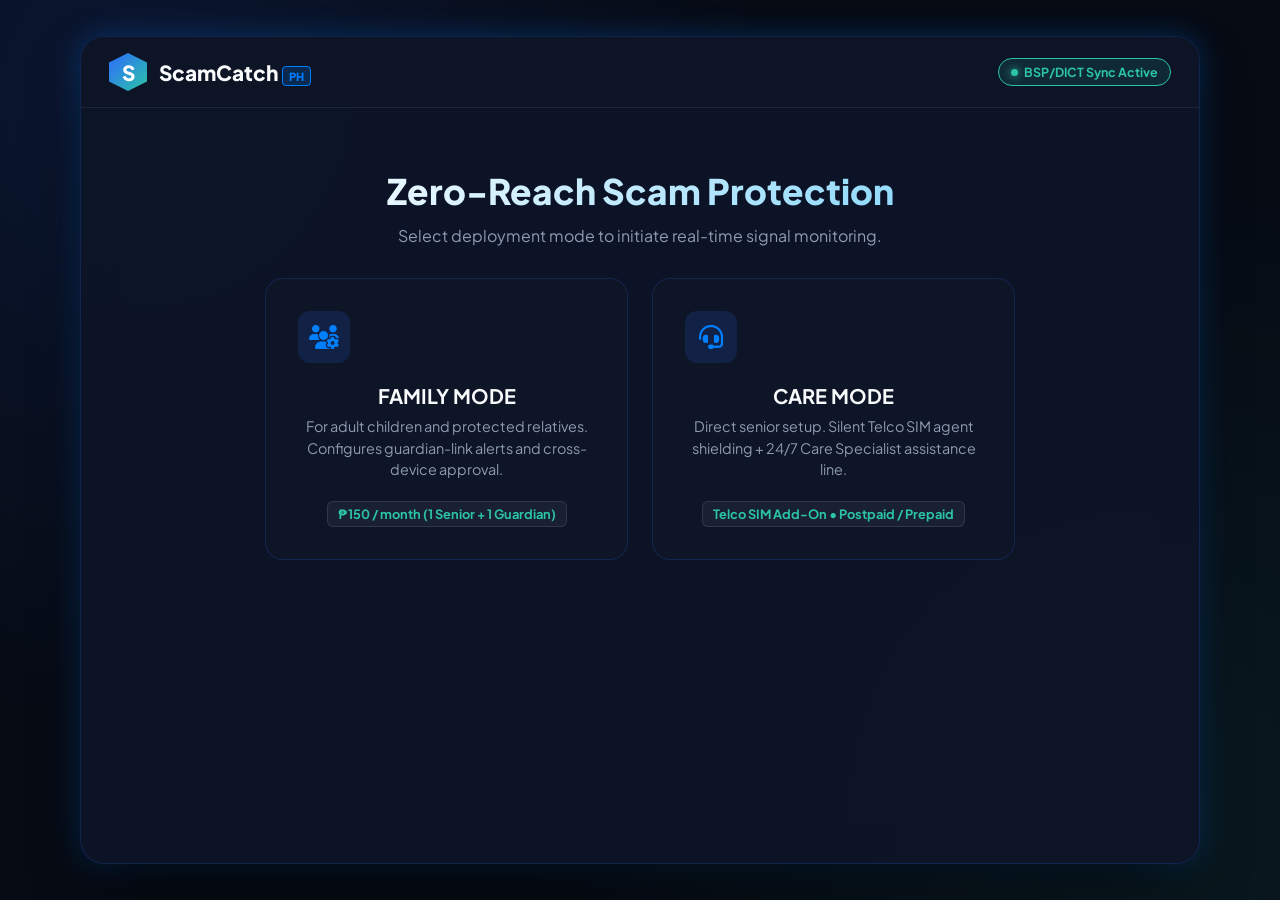
==== index.html @ 28f03b92 "Add files via upload" ====
<!DOCTYPE html>
<html lang="en">
<head>
  <meta charset="UTF-8">
  <meta name="viewport" content="width=device-width, initial-scale=1.0">
  <title>ScamCatch — Zero-Reach Scam Firewall</title>
  <!-- Google Fonts & FontAwesome Icons -->
  <link href="https://fonts.googleapis.com/css2?family=Plus+Jakarta+Sans:wght@300;400;500;600;700;800&family=JetBrains+Mono:wght@500;700&display=swap" rel="stylesheet">
  <link rel="stylesheet" href="https://cdnjs.cloudflare.com/ajax/libs/font-awesome/6.4.0/css/all.min.css">

  <style>
    :root {
      --bg-dark: #060b14;
      --bg-card: #0d1527;
      --bg-card-border: rgba(47, 107, 255, 0.18);
      --accent-blue: #2f6bff;
      --accent-cyan: #2bc4a4;
      --accent-electric: #007fff;
      --accent-glow: rgba(0, 127, 255, 0.3);
      --text-main: #f8fafc;
      --text-muted: #8e9bb0;
      --danger-red: #f0525a;
      --warning-amber: #f5b83d;
      --radius-lg: 18px;
      --radius-md: 12px;
      --transition-smooth: all 0.25s cubic-bezier(0.4, 0, 0.2, 1);
    }

    * {
      box-sizing: border-box;
      margin: 0;
      padding: 0;
      font-family: 'Plus Jakarta Sans', -apple-system, sans-serif;
      -webkit-tap-highlight-color: transparent;
    }

    body {
      background-color: var(--bg-dark);
      background-image: 
        radial-gradient(circle at 10% 10%, rgba(47, 107, 255, 0.12) 0%, transparent 45%),
        radial-gradient(circle at 90% 90%, rgba(43, 196, 164, 0.08) 0%, transparent 45%);
      color: var(--text-main);
      min-height: 100vh;
      display: flex;
      justify-content: center;
      align-items: center;
      padding: 1rem;
    }

    .app-container {
      width: 100%;
      max-width: 1120px;
      height: 92vh;
      background: rgba(13, 21, 39, 0.95);
      backdrop-filter: blur(20px);
      border: 1px solid var(--bg-card-border);
      border-radius: 24px;
      box-shadow: 0 25px 60px -15px rgba(0, 0, 0, 0.8), 0 0 30px var(--accent-glow);
      display: flex;
      flex-direction: column;
      overflow: hidden;
      position: relative;
    }

    /* HEADER */
    .app-header {
      padding: 1rem 1.75rem;
      border-bottom: 1px solid rgba(255, 255, 255, 0.08);
      display: flex;
      justify-content: space-between;
      align-items: center;
      background: rgba(13, 21, 39, 0.8);
      z-index: 10;
    }

    .brand-logo {
      display: flex;
      align-items: center;
      gap: 12px;
      font-weight: 800;
      font-size: 1.3rem;
    }

    .brand-logo .badge-ph {
      background: rgba(0, 127, 255, 0.2);
      color: var(--accent-electric);
      font-size: 0.7rem;
      padding: 2px 6px;
      border-radius: 4px;
      border: 1px solid var(--accent-electric);
    }

    .shield-icon-badge {
      width: 38px;
      height: 38px;
      background: linear-gradient(135deg, var(--accent-blue), var(--accent-cyan));
      clip-path: polygon(50% 0%, 100% 25%, 100% 75%, 50% 100%, 0% 75%, 0% 25%);
      display: flex;
      align-items: center;
      justify-content: center;
      color: #fff;
      font-weight: 800;
    }

    .sync-status-tag {
      padding: 5px 12px;
      background: rgba(43, 196, 164, 0.12);
      border: 1px solid var(--accent-cyan);
      color: var(--accent-cyan);
      border-radius: 20px;
      font-size: 0.78rem;
      font-weight: 700;
      display: flex;
      align-items: center;
      gap: 6px;
    }

    .sync-status-tag .dot {
      width: 7px;
      height: 7px;
      background-color: var(--accent-cyan);
      border-radius: 50%;
      box-shadow: 0 0 8px var(--accent-cyan);
    }

    /* VIEWPORT */
    .screens-viewport {
      flex: 1;
      overflow-y: auto;
      padding: 1.75rem;
      position: relative;
    }

    .screen {
      display: none;
      animation: fadeIn 0.3s ease-out forwards;
    }

    .screen.active {
      display: block;
    }

    @keyframes fadeIn {
      from { opacity: 0; transform: translateY(8px); }
      to { opacity: 1; transform: translateY(0); }
    }

    /* MODE SELECT */
    .mode-hero {
      text-align: center;
      max-width: 750px;
      margin: 2rem auto;
    }

    .mode-hero h1 {
      font-size: 2.2rem;
      font-weight: 800;
      margin-bottom: 0.75rem;
      background: linear-gradient(135deg, #ffffff 0%, #7dd3fc 100%);
      -webkit-background-clip: text;
      -webkit-text-fill-color: transparent;
    }

    .mode-grid {
      display: grid;
      grid-template-columns: repeat(auto-fit, minmax(320px, 1fr));
      gap: 1.5rem;
      margin-top: 2rem;
    }

    .mode-card {
      background: var(--bg-card);
      border: 1px solid var(--bg-card-border);
      border-radius: var(--radius-lg);
      padding: 2rem;
      cursor: pointer;
      transition: var(--transition-smooth);
      position: relative;
    }

    .mode-card:hover {
      border-color: var(--accent-electric);
      transform: translateY(-4px);
      box-shadow: 0 12px 30px var(--accent-glow);
    }

    .mode-card-icon {
      width: 52px;
      height: 52px;
      border-radius: 12px;
      background: rgba(47, 107, 255, 0.15);
      color: var(--accent-electric);
      display: flex;
      align-items: center;
      justify-content: center;
      font-size: 1.5rem;
      margin-bottom: 1.25rem;
    }

    .mode-card h3 {
      font-size: 1.25rem;
      font-weight: 700;
      margin-bottom: 0.5rem;
    }

    .mode-card p {
      color: var(--text-muted);
      font-size: 0.9rem;
      line-height: 1.5;
      margin-bottom: 1.25rem;
    }

    .price-pill {
      display: inline-block;
      padding: 4px 10px;
      background: rgba(255, 255, 255, 0.05);
      border: 1px solid rgba(255, 255, 255, 0.1);
      border-radius: 6px;
      font-size: 0.8rem;
      font-weight: 700;
      color: var(--accent-cyan);
    }

    /* FORM & ONBOARDING */
    .form-box {
      max-width: 700px;
      margin: 1rem auto;
      background: var(--bg-card);
      border: 1px solid var(--bg-card-border);
      border-radius: var(--radius-lg);
      padding: 2rem;
    }

    .role-selection-box {
      display: flex;
      gap: 1rem;
      background: rgba(6, 11, 20, 0.6);
      padding: 0.75rem;
      border-radius: var(--radius-md);
      border: 1px solid rgba(255, 255, 255, 0.08);
      margin-top: 1rem;
    }

    .role-option {
      flex: 1;
      display: flex;
      align-items: center;
      gap: 8px;
      cursor: pointer;
      font-size: 0.88rem;
      font-weight: 700;
      color: var(--text-muted);
    }

    .role-option input { accent-color: var(--accent-electric); }

    .form-grid {
      display: grid;
      grid-template-columns: repeat(2, 1fr);
      gap: 1.25rem;
      margin-top: 1.25rem;
    }

    .form-group {
      display: flex;
      flex-direction: column;
      gap: 0.5rem;
    }

    .form-group.full { grid-column: span 2; }
    .form-group.tri { grid-column: span 1; }

    .form-group label {
      font-size: 0.85rem;
      font-weight: 600;
      color: #cbd5e1;
    }

    .form-input {
      background: rgba(6, 11, 20, 0.8);
      border: 1px solid rgba(255, 255, 255, 0.12);
      padding: 0.8rem 1rem;
      border-radius: var(--radius-md);
      color: #fff;
      font-size: 0.92rem;
      outline: none;
      transition: var(--transition-smooth);
    }

    .form-input:focus {
      border-color: var(--accent-electric);
      box-shadow: 0 0 0 3px var(--accent-glow);
    }

    .agreements-wrapper {
      background: rgba(6, 11, 20, 0.6);
      border: 1px solid rgba(255, 255, 255, 0.08);
      border-radius: var(--radius-md);
      padding: 1.25rem;
      margin-top: 1.25rem;
      display: flex;
      flex-direction: column;
      gap: 1rem;
    }

    .check-row {
      display: flex;
      gap: 12px;
      align-items: flex-start;
      cursor: pointer;
    }

    .check-row input {
      margin-top: 3px;
      accent-color: var(--accent-electric);
    }

    .check-row span {
      font-size: 0.85rem;
      color: var(--text-muted);
      line-height: 1.4;
    }

    .btn-submit {
      width: 100%;
      background: linear-gradient(135deg, var(--accent-blue), var(--accent-electric));
      color: #fff;
      border: none;
      padding: 0.9rem;
      border-radius: var(--radius-md);
      font-weight: 700;
      font-size: 0.95rem;
      cursor: pointer;
      margin-top: 1.5rem;
      transition: var(--transition-smooth);
    }

    .btn-submit:disabled {
      background: #1e293b;
      color: #64748b;
      cursor: not-allowed;
    }

    /* DASHBOARD */
    .dashboard-grid {
      display: grid;
      grid-template-columns: 1fr 340px;
      gap: 1.5rem;
    }

    .plan-active-banner {
      background: rgba(13, 21, 39, 0.8);
      border: 1px solid var(--bg-card-border);
      border-radius: var(--radius-md);
      padding: 1rem 1.25rem;
      display: flex;
      justify-content: space-between;
      align-items: center;
      margin-bottom: 1.25rem;
    }

    .plan-badge {
      background: rgba(43, 196, 164, 0.15);
      border: 1px solid var(--accent-cyan);
      color: var(--accent-cyan);
      font-weight: 800;
      font-size: 0.75rem;
      padding: 4px 10px;
      border-radius: 20px;
    }

    .firewall-hero-card {
      background: linear-gradient(180deg, rgba(13, 21, 39, 0.9) 0%, rgba(6, 11, 20, 0.9) 100%);
      border: 1px solid var(--bg-card-border);
      border-radius: var(--radius-lg);
      padding: 1.75rem;
      text-align: center;
      position: relative;
      margin-bottom: 1.25rem;
    }

    .firewall-center-shield {
      width: 80px;
      height: 80px;
      margin: 0 auto 1rem auto;
      background: rgba(43, 196, 164, 0.1);
      border: 2px solid var(--accent-cyan);
      border-radius: 50%;
      display: flex;
      align-items: center;
      justify-content: center;
      color: var(--accent-cyan);
      font-size: 2.2rem;
      box-shadow: 0 0 25px rgba(43, 196, 164, 0.25);
    }

    .status-toggle-pill {
      display: inline-flex;
      align-items: center;
      gap: 8px;
      background: rgba(43, 196, 164, 0.15);
      border: 1px solid var(--accent-cyan);
      padding: 6px 16px;
      border-radius: 20px;
      color: var(--accent-cyan);
      font-size: 0.85rem;
      font-weight: 700;
      margin-bottom: 1rem;
    }

    .metrics-row {
      display: grid;
      grid-template-columns: repeat(3, 1fr);
      gap: 1rem;
      margin-top: 1.25rem;
    }

    .metric-box {
      background: rgba(6, 11, 20, 0.6);
      border: 1px solid rgba(255, 255, 255, 0.08);
      border-radius: var(--radius-md);
      padding: 0.85rem;
    }

    .metric-val {
      font-size: 1.5rem;
      font-weight: 800;
      font-family: 'JetBrains Mono', monospace;
    }

    .metric-val.red { color: var(--danger-red); }
    .metric-val.amber { color: var(--warning-amber); }
    .metric-val.green { color: var(--accent-cyan); }

    .metric-lbl {
      font-size: 0.75rem;
      color: var(--text-muted);
      margin-top: 2px;
    }

    .simulator-card {
      background: var(--bg-card);
      border: 1px solid var(--bg-card-border);
      border-radius: var(--radius-lg);
      padding: 1.25rem;
      margin-bottom: 1.25rem;
    }

    .sim-buttons-grid {
      display: grid;
      grid-template-columns: repeat(3, 1fr);
      gap: 0.85rem;
      margin-top: 0.85rem;
    }

    .btn-sim {
      background: rgba(6, 11, 20, 0.7);
      border: 1px solid rgba(255, 255, 255, 0.1);
      color: var(--text-main);
      padding: 0.85rem 0.5rem;
      border-radius: var(--radius-md);
      font-size: 0.82rem;
      font-weight: 700;
      cursor: pointer;
      display: flex;
      flex-direction: column;
      align-items: center;
      gap: 8px;
      transition: var(--transition-smooth);
    }

    .btn-sim:hover {
      border-color: var(--accent-electric);
      background: rgba(47, 107, 255, 0.15);
    }

    .feed-card {
      background: var(--bg-card);
      border: 1px solid var(--bg-card-border);
      border-radius: var(--radius-lg);
      padding: 1.25rem;
    }

    .feed-card-header {
      display: flex;
      justify-content: space-between;
      align-items: center;
      margin-bottom: 1rem;
    }

    .interception-item {
      background: rgba(6, 11, 20, 0.7);
      border: 1px solid rgba(255, 255, 255, 0.08);
      border-radius: var(--radius-md);
      padding: 1rem;
      margin-bottom: 1rem;
      display: flex;
      flex-direction: column;
      gap: 0.6rem;
    }

    .interception-top {
      display: flex;
      justify-content: space-between;
      align-items: center;
    }

    .badge-tag {
      font-size: 0.7rem;
      font-weight: 800;
      padding: 3px 8px;
      border-radius: 4px;
      text-transform: uppercase;
      letter-spacing: 0.5px;
    }

    .badge-tag.high-risk { background: rgba(240, 82, 90, 0.2); color: var(--danger-red); border: 1px solid var(--danger-red); }
    .badge-tag.uncertain { background: rgba(245, 184, 61, 0.2); color: var(--warning-amber); border: 1px solid var(--warning-amber); }
    .badge-tag.action-needed { background: rgba(245, 184, 61, 0.3); color: #fff; border: 1px solid var(--warning-amber); }

    .interception-msg {
      background: rgba(0, 0, 0, 0.3);
      padding: 0.75rem;
      border-radius: 8px;
      font-size: 0.88rem;
      color: #e2e8f0;
      border-left: 3px solid var(--accent-electric);
    }

    .ai-reason-text {
      font-size: 0.78rem;
      color: var(--text-muted);
    }

    .ai-reason-text span { color: var(--accent-cyan); font-weight: 600; }

    .guardian-prompt-actions {
      display: flex;
      gap: 0.6rem;
      margin-top: 0.5rem;
    }

    .btn-action-prompt {
      flex: 1;
      padding: 0.65rem;
      border-radius: 8px;
      font-size: 0.82rem;
      font-weight: 800;
      border: none;
      cursor: pointer;
      text-transform: uppercase;
      letter-spacing: 0.5px;
      transition: var(--transition-smooth);
    }

    .btn-action-prompt.allow { background: #2bc4a4; color: #060b14; }
    .btn-action-prompt.block { background: #f0525a; color: #fff; }
    .btn-action-prompt.reverify { background: #2f6bff; color: #fff; }

    /* AUTO-BLOCK GUARDIAN TOGGLE SWITCH */
    .autoblock-toggle-box {
      background: rgba(6, 11, 20, 0.6);
      border: 1px solid var(--bg-card-border);
      border-radius: var(--radius-md);
      padding: 1rem 1.25rem;
      display: flex;
      justify-content: space-between;
      align-items: center;
      margin-bottom: 1.25rem;
    }

    .switch-container {
      position: relative;
      display: inline-block;
      width: 50px;
      height: 26px;
    }

    .switch-container input {
      opacity: 0;
      width: 0;
      height: 0;
    }

    .slider-toggle {
      position: absolute;
      cursor: pointer;
      top: 0; left: 0; right: 0; bottom: 0;
      background-color: #334155;
      transition: .3s;
      border-radius: 34px;
    }

    .slider-toggle:before {
      position: absolute;
      content: "";
      height: 18px;
      width: 18px;
      left: 4px;
      bottom: 4px;
      background-color: white;
      transition: .3s;
      border-radius: 50%;
    }

    input:checked + .slider-toggle {
      background-color: var(--accent-cyan);
    }

    input:checked + .slider-toggle:before {
      transform: translateX(24px);
    }

    /* SILENT REASSURANCE SHIELD VIEW */
    .care-reassurance-box {
      background: linear-gradient(135deg, rgba(43, 196, 164, 0.12), rgba(47, 107, 255, 0.12));
      border: 1px solid var(--accent-cyan);
      border-radius: var(--radius-lg);
      padding: 2rem;
      text-align: center;
      display: flex;
      flex-direction: column;
      align-items: center;
      gap: 1rem;
    }

    .care-agent-badge {
      width: 70px;
      height: 70px;
      border-radius: 50%;
      background: linear-gradient(135deg, var(--accent-blue), var(--accent-cyan));
      display: flex;
      align-items: center;
      justify-content: center;
      font-size: 2rem;
      color: #fff;
      box-shadow: 0 0 20px var(--accent-glow);
    }

    /* HEATMAP COMPONENT */
    .heatmap-grid {
      display: grid;
      grid-template-columns: repeat(auto-fit, minmax(220px, 1fr));
      gap: 1rem;
      margin-top: 1rem;
    }

    .city-heatmap-card {
      background: rgba(6, 11, 20, 0.7);
      border: 1px solid rgba(255, 255, 255, 0.08);
      border-radius: var(--radius-md);
      padding: 1rem;
      position: relative;
    }

    .city-heatmap-card .risk-dot {
      width: 10px;
      height: 10px;
      border-radius: 50%;
      display: inline-block;
      margin-right: 6px;
    }

    .city-heatmap-card .risk-dot.high { background: var(--danger-red); box-shadow: 0 0 8px var(--danger-red); }
    .city-heatmap-card .risk-dot.med { background: var(--warning-amber); box-shadow: 0 0 8px var(--warning-amber); }

    /* PREVALENT SCAMS SECTION */
    .prevalent-scam-item {
      background: rgba(6, 11, 20, 0.6);
      border-left: 4px solid var(--accent-electric);
      border-radius: 8px;
      padding: 1rem;
      margin-bottom: 0.85rem;
    }

    .prevalent-scam-item h5 {
      font-size: 0.95rem;
      color: var(--accent-cyan);
      margin-bottom: 0.3rem;
    }

    .prevalent-scam-item p {
      font-size: 0.82rem;
      color: var(--text-muted);
      line-height: 1.4;
    }

    /* TRACKER TAB */
    .filter-pills-row {
      display: flex;
      gap: 0.6rem;
      overflow-x: auto;
      padding-bottom: 0.5rem;
      margin-bottom: 1rem;
    }

    .filter-pill {
      padding: 6px 14px;
      background: rgba(255, 255, 255, 0.05);
      border: 1px solid rgba(255, 255, 255, 0.1);
      border-radius: 20px;
      font-size: 0.8rem;
      font-weight: 600;
      color: var(--text-muted);
      cursor: pointer;
      white-space: nowrap;
    }

    .filter-pill.active {
      background: var(--accent-electric);
      color: #fff;
      border-color: var(--accent-electric);
    }

    .tracker-stats-grid {
      display: grid;
      grid-template-columns: repeat(2, 1fr);
      gap: 0.85rem;
      margin-bottom: 1.25rem;
    }

    .tracker-stat-card {
      background: var(--bg-card);
      border: 1px solid var(--bg-card-border);
      border-radius: var(--radius-md);
      padding: 1rem;
      display: flex;
      align-items: center;
      gap: 12px;
    }

    .tracker-stat-icon {
      width: 42px;
      height: 42px;
      border-radius: 10px;
      background: rgba(47, 107, 255, 0.15);
      color: var(--accent-electric);
      display: flex;
      align-items: center;
      justify-content: center;
      font-size: 1.2rem;
    }

    .sync-card-item {
      background: var(--bg-card);
      border: 1px solid var(--bg-card-border);
      border-radius: var(--radius-md);
      padding: 1.25rem;
      display: flex;
      justify-content: space-between;
      align-items: center;
      margin-bottom: 0.85rem;
    }

    .sync-info {
      display: flex;
      align-items: center;
      gap: 14px;
    }

    .sync-logo-box {
      width: 44px;
      height: 44px;
      border-radius: 10px;
      background: #1e293b;
      display: flex;
      align-items: center;
      justify-content: center;
      font-weight: 800;
      font-size: 0.85rem;
      color: var(--warning-amber);
      border: 1px solid rgba(255, 255, 255, 0.1);
    }

    .status-synced-tag {
      padding: 4px 10px;
      background: rgba(43, 196, 164, 0.15);
      border: 1px solid var(--accent-cyan);
      color: var(--accent-cyan);
      font-size: 0.75rem;
      font-weight: 800;
      border-radius: 12px;
    }

    /* AI CHAT */
    .chat-box-wrapper {
      background: var(--bg-card);
      border: 1px solid var(--bg-card-border);
      border-radius: var(--radius-lg);
      height: 480px;
      display: flex;
      flex-direction: column;
    }

    .chat-header {
      padding: 1rem 1.25rem;
      border-bottom: 1px solid rgba(255, 255, 255, 0.08);
      display: flex;
      align-items: center;
      gap: 12px;
    }

    .agent-avatar {
      width: 38px;
      height: 38px;
      border-radius: 50%;
      background: linear-gradient(135deg, var(--accent-blue), var(--accent-cyan));
      display: flex;
      align-items: center;
      justify-content: center;
      font-weight: 800;
      font-size: 0.9rem;
    }

    .chat-messages {
      flex: 1;
      padding: 1.25rem;
      overflow-y: auto;
      display: flex;
      flex-direction: column;
      gap: 1rem;
    }

    .msg-bubble {
      max-width: 80%;
      padding: 0.8rem 1rem;
      border-radius: 14px;
      font-size: 0.88rem;
      line-height: 1.4;
    }

    .msg-bubble.agent {
      background: rgba(47, 107, 255, 0.18);
      border: 1px solid rgba(47, 107, 255, 0.3);
      align-self: flex-start;
      border-bottom-left-radius: 2px;
    }

    .msg-bubble.user {
      background: var(--accent-electric);
      color: #fff;
      align-self: flex-end;
      border-bottom-right-radius: 2px;
    }

    .chat-input-bar {
      padding: 1rem;
      border-top: 1px solid rgba(255, 255, 255, 0.08);
      display: flex;
      gap: 0.75rem;
    }

    /* HELP CENTER */
    .help-faq-item {
      background: var(--bg-card);
      border: 1px solid var(--bg-card-border);
      border-radius: var(--radius-md);
      padding: 1.25rem;
      margin-bottom: 0.85rem;
    }

    .help-faq-item h4 {
      font-size: 0.98rem;
      font-weight: 700;
      margin-bottom: 0.4rem;
      color: var(--accent-cyan);
    }

    .help-faq-item p {
      font-size: 0.88rem;
      color: var(--text-muted);
      line-height: 1.4;
    }

    /* BOTTOM NAV */
    .app-bottom-nav {
      background: rgba(6, 11, 20, 0.95);
      border-top: 1px solid rgba(255, 255, 255, 0.08);
      padding: 0.75rem 1rem;
      display: none;
      justify-content: space-around;
      align-items: center;
      z-index: 100;
    }

    .app-bottom-nav.active {
      display: flex;
    }

    .nav-tab-item {
      display: flex;
      flex-direction: column;
      align-items: center;
      gap: 4px;
      color: var(--text-muted);
      font-size: 0.72rem;
      font-weight: 700;
      cursor: pointer;
      transition: var(--transition-smooth);
    }

    .nav-tab-item i {
      font-size: 1.15rem;
    }

    .nav-tab-item.active {
      color: var(--accent-electric);
    }

    @media (max-width: 880px) {
      .dashboard-grid { grid-template-columns: 1fr; }
      .metrics-row { grid-template-columns: repeat(3, 1fr); }
      .form-grid { grid-template-columns: 1fr; }
      .app-container { height: 100vh; border-radius: 0; }
    }
  </style>
</head>
<body>

  <div class="app-container">
    <!-- TOP HEADER -->
    <header class="app-header">
      <div class="brand-logo">
        <div class="shield-icon-badge">S</div>
        <div>ScamCatch <span class="badge-ph">PH</span></div>
      </div>
      <div class="header-actions">
        <div class="sync-status-tag">
          <div class="dot"></div> BSP/DICT Sync Active
        </div>
      </div>
    </header>

    <!-- MAIN VIEWPORT -->
    <div class="screens-viewport">
      
      <!-- SCREEN 1: MODE SELECTION -->
      <section id="screenModeSelect" class="screen active">
        <div class="mode-hero">
          <h1>Zero-Reach Scam Protection</h1>
          <p style="color:var(--text-muted)">Select deployment mode to initiate real-time signal monitoring.</p>

          <div class="mode-grid">
            <div class="mode-card" onclick="selectMode('family')">
              <div class="mode-card-icon"><i class="fa-solid fa-users-gear"></i></div>
              <h3>FAMILY MODE</h3>
              <p>For adult children and protected relatives. Configures guardian-link alerts and cross-device approval.</p>
              <span class="price-pill">₱150 / month (1 Senior + 1 Guardian)</span>
            </div>

            <div class="mode-card" onclick="selectMode('care')">
              <div class="mode-card-icon"><i class="fa-solid fa-headset"></i></div>
              <h3>CARE MODE</h3>
              <p>Direct senior setup. Silent Telco SIM agent shielding + 24/7 Care Specialist assistance line.</p>
              <span class="price-pill">Telco SIM Add-On • Postpaid / Prepaid</span>
            </div>
          </div>
        </div>
      </section>

      <!-- SCREEN 2A: FAMILY MODE SIGNUP -->
      <section id="screenFamilySetup" class="screen">
        <div class="form-box">
          <h2 style="font-size:1.5rem; margin-bottom:0.2rem;">Family Mode Registration</h2>
          <p style="color:var(--text-muted); font-size:0.88rem;">Specify your profile role and location details to configure protection.</p>

          <form onsubmit="handleFamilySubmit(event)">
            <label style="font-size:0.85rem; font-weight:600; color:#cbd5e1; display:block; margin-top:1rem;">Select Your Role:</label>
            <div class="role-selection-box">
              <label class="role-option">
                <input type="radio" name="familyRole" value="Guardian" checked> Family Mode — Guardian
              </label>
              <label class="role-option">
                <input type="radio" name="familyRole" value="Protected"> Family Mode — Protected
              </label>
            </div>

            <div class="form-grid">
              <div class="form-group">
                <label>Full Name</label>
                <input type="text" id="famName" class="form-input" placeholder="e.g. Corazon Santos" required>
              </div>
              <div class="form-group">
                <label>Mobile Phone Number</label>
                <input type="tel" id="famPhone" class="form-input" placeholder="+63 919 888 2211" required>
              </div>
              <div class="form-group">
                <label>Age</label>
                <input type="number" id="famAge" class="form-input" placeholder="e.g. 70" required>
              </div>
              <div class="form-group">
                <label>Relationship to Family Member</label>
                <input type="text" id="famRel" class="form-input" placeholder="e.g. Mother / Daughter" required>
              </div>

              <div class="form-group tri">
                <label>Country</label>
                <input type="text" id="famCountry" class="form-input" value="Philippines" required>
              </div>
              <div class="form-group tri">
                <label>Region / Province</label>
                <input type="text" id="famRegion" class="form-input" placeholder="e.g. NCR / Cavite" required>
              </div>
              <div class="form-group full">
                <label>City / Municipality</label>
                <input type="text" id="famCity" class="form-input" placeholder="e.g. Quezon City" required>
              </div>
            </div>

            <div class="agreements-wrapper">
              <label class="check-row">
                <input type="checkbox" id="chkFamDataPriv" onchange="checkFamFormValid()">
                <span><strong>Data Privacy & Consent:</strong> I agree to real-time metadata scanning across calls, SMS, and e-wallets.</span>
              </label>
              <label class="check-row">
                <input type="checkbox" id="chkFamDeviceSync" onchange="checkFamFormValid()">
                <span><strong>Cross-Device Link Agreement:</strong> Family Mode activates when the relative installs ScamCatch and accepts the profile request ping.</span>
              </label>
            </div>

            <button type="submit" id="btnLaunchFam" class="btn-submit" disabled>Complete Setup & Launch Dashboard</button>
          </form>
        </div>
      </section>

      <!-- SCREEN 2B: CARE MODE SIGNUP -->
      <section id="screenCareSetup" class="screen">
        <div class="form-box">
          <h2 style="font-size:1.5rem; margin-bottom:0.2rem;">Care Mode Registration</h2>
          <p style="color:var(--text-muted); font-size:0.88rem;">Direct senior registration for automated agent shielding and support.</p>

          <form onsubmit="handleCareSubmit(event)">
            <div class="form-grid">
              <div class="form-group">
                <label>Your Full Name</label>
                <input type="text" id="careName" class="form-input" placeholder="e.g. Nanay Rosa" required>
              </div>
              <div class="form-group">
                <label>Mobile Number</label>
                <input type="tel" id="carePhone" class="form-input" placeholder="+63 917 123 4567" required>
              </div>
              <div class="form-group">
                <label>Age</label>
                <input type="number" id="careAge" class="form-input" placeholder="e.g. 72" required>
              </div>
              <div class="form-group tri">
                <label>Country</label>
                <input type="text" id="careCountry" class="form-input" value="Philippines" required>
              </div>
              <div class="form-group tri">
                <label>Region / Province</label>
                <input type="text" id="careRegion" class="form-input" placeholder="e.g. Metro Manila" required>
              </div>
              <div class="form-group full">
                <label>City / Municipality</label>
                <input type="text" id="careCity" class="form-input" placeholder="e.g. Manila" required>
              </div>
            </div>

            <div class="agreements-wrapper">
              <label class="check-row">
                <input type="checkbox" id="chkCareDataPriv" onchange="checkCareFormValid()">
                <span><strong>Data Privacy & Telco Consent:</strong> Authorization to allow assigned Care Specialists to block verified scam calls and messages on your behalf.</span>
              </label>
            </div>

            <button type="submit" id="btnLaunchCare" class="btn-submit" disabled>Complete Setup & Launch Care Mode</button>
          </form>
        </div>
      </section>

      <!-- SCREEN 3A: ZERO-REACH FIREWALL DASHBOARD (GUARDIAN VIEW ONLY) -->
      <section id="screenDashboard" class="screen">
        <div class="plan-active-banner">
          <div>
            <div style="font-size:0.8rem; color:var(--text-muted);">Current Active Plan</div>
            <div style="font-weight:800; font-size:1.1rem; margin-top:2px;" id="lblPlanName">₱150 / month (1 Senior + 1 Guardian)</div>
            <div style="font-size:0.75rem; color:var(--text-muted);" id="lblLocationInfo">Quezon City, Metro Manila, Philippines</div>
          </div>
          <span class="plan-badge" id="badgePlanType">FAMILY MODE</span>
        </div>

        <!-- Guardian Auto-Block Master Switch -->
        <div class="autoblock-toggle-box">
          <div>
            <div style="font-weight:700; font-size:0.92rem;"><i class="fa-solid fa-robot" style="color:var(--accent-cyan); margin-right:6px;"></i> Auto-Block High-Risk Threats</div>
            <div style="font-size:0.78rem; color:var(--text-muted);">Automatically block malicious links and bank calls without pausing for manual review.</div>
          </div>
          <label class="switch-container">
            <input type="checkbox" id="toggleAutoBlock" checked onchange="toggleAutoBlockMode(this)">
            <span class="slider-toggle"></span>
          </label>
        </div>

        <div class="dashboard-grid">
          <div>
            <div class="firewall-hero-card">
              <div class="firewall-center-shield"><i class="fa-solid fa-shield"></i></div>
              <div class="status-toggle-pill"><i class="fa-solid fa-check"></i> Zero-Reach Firewall ON</div>
              <p style="font-size:0.9rem; color:var(--text-muted);">Protecting <strong style="color:#fff;" id="dashSeniorName">Nanay Rosa</strong> (<span id="dashRoleLbl">Guardian View</span>)</p>

              <div class="metrics-row">
                <div class="metric-box">
                  <div class="metric-val red" id="cntBlocked">15</div>
                  <div class="metric-lbl">Blocked</div>
                </div>
                <div class="metric-box">
                  <div class="metric-val amber" id="cntPaused">1</div>
                  <div class="metric-lbl">Paused</div>
                </div>
                <div class="metric-box">
                  <div class="metric-val green" id="cntVerified">129</div>
                  <div class="metric-lbl">Verified</div>
                </div>
              </div>
            </div>

            <div class="simulator-card">
              <div style="display:flex; justify-content:space-between; align-items:center;">
                <div style="font-weight:800; font-size:0.95rem;"><i class="fa-solid fa-bolt" style="color:var(--accent-electric); margin-right:6px;"></i> INTERACTIVE THREAT SIMULATOR</div>
                <span style="font-size:0.75rem; color:var(--text-muted);">Tap to test</span>
              </div>
              <p style="font-size:0.8rem; color:var(--text-muted); margin-top:4px;">Simulate incoming contacts to witness zero-reach interception before reaching the senior user:</p>

              <div class="sim-buttons-grid">
                <button class="btn-sim" onclick="runSimulation('sms')">
                  <i class="fa-solid fa-comment-dots"></i> Fake SMS
                </button>
                <button class="btn-sim" onclick="runSimulation('calls')">
                  <i class="fa-solid fa-phone-slash"></i> Scam Call
                </button>
                <button class="btn-sim" onclick="runSimulation('e-wallet')">
                  <i class="fa-solid fa-link"></i> E-Wallet Link
                </button>
              </div>
            </div>
          </div>

          <div>
            <div class="feed-card">
              <div class="feed-card-header">
                <div style="font-weight:800; font-size:0.95rem;">LIVE AI INTERCEPTION FEED</div>
                <span style="font-size:0.72rem; color:var(--accent-cyan); font-weight:800;">REAL-TIME</span>
              </div>

              <div id="liveInterceptionContainer">
                <div class="interception-item">
                  <div class="interception-top">
                    <span class="badge-tag action-needed">ACTION NEEDED</span>
                    <span style="font-size:0.72rem; color:var(--text-muted);">Just now</span>
                  </div>
                  <div style="font-weight:700; font-size:0.9rem;">Unidentified Caller (+63 919 888 2211)</div>
                  <div class="interception-msg">"Claiming to be BDO Account Manager regarding locked account."</div>
                  <div class="ai-reason-text"><span>AI Risk Reason:</span> Sender not verified in BSP database. Link destination suspicious.</div>
                  <div style="font-size:0.8rem; font-weight:700; margin-top:4px;">Guardian prompt: "Interaction is paused. Allow or block?"</div>
                  
                  <div class="guardian-prompt-actions">
                    <button class="btn-action-prompt allow" onclick="resolvePrompt(this, 'Allowed')">ALLOW</button>
                    <button class="btn-action-prompt block" onclick="resolvePrompt(this, 'Blocked')">BLOCK</button>
                    <button class="btn-action-prompt reverify" onclick="resolvePrompt(this, 'Re-Verifying')">RE-VERIFY</button>
                  </div>
                </div>
              </div>
            </div>
          </div>
        </div>
      </section>

      <!-- SCREEN 3B: SILENT REASSURANCE DASHBOARD (CARE MODE & FAMILY PROTECTED VIEW) -->
      <section id="screenSilentDashboard" class="screen">
        <div class="plan-active-banner">
          <div>
            <div style="font-size:0.8rem; color:var(--text-muted);">Current Active Plan</div>
            <div style="font-weight:800; font-size:1.1rem; margin-top:2px;" id="lblSilentPlanTitle">Protected Senior Line</div>
            <div style="font-size:0.75rem; color:var(--text-muted);" id="lblSilentLocation">Quezon City, Metro Manila, Philippines</div>
          </div>
          <span class="plan-badge" id="badgeSilentType">SHIELD ACTIVE</span>
        </div>

        <div class="care-reassurance-box">
          <div class="care-agent-badge"><i class="fa-solid fa-user-shield"></i></div>
          <h2 style="font-size:1.6rem; font-weight:800;">You Are Fully Protected</h2>
          <p style="color:var(--text-muted); max-width:550px; font-size:0.92rem; line-height:1.5;">
            Your line is actively shielded in the background. High-risk scam calls, malicious SMS messages, and phishing links are intercepted automatically on your behalf so you can browse and talk safely without stress.
          </p>

          <div style="display:flex; gap:1.5rem; margin:1rem 0;">
            <div style="background:rgba(6,11,20,0.6); padding:1rem 1.5rem; border-radius:12px; border:1px solid rgba(255,255,255,0.08);">
              <div style="font-size:1.8rem; font-weight:800; color:var(--accent-cyan); font-family:'JetBrains Mono', monospace;">18</div>
              <div style="font-size:0.78rem; color:var(--text-muted);">Threats Blocked</div>
            </div>
            <div style="background:rgba(6,11,20,0.6); padding:1rem 1.5rem; border-radius:12px; border:1px solid rgba(255,255,255,0.08);">
              <div style="font-size:1.8rem; font-weight:800; color:var(--accent-electric); font-family:'JetBrains Mono', monospace;">24/7</div>
              <div style="font-size:0.78rem; color:var(--text-muted);">Agent Shielding</div>
            </div>
          </div>

          <button class="btn-submit" style="max-width:320px; background:linear-gradient(135deg, var(--accent-blue), var(--accent-cyan));" onclick="openChatAssistance()">
            <i class="fa-solid fa-comments" style="margin-right:8px;"></i> Talk to Support Agent
          </button>
        </div>

        <!-- Heatmap Radar Widget for Protected Senior View -->
        <div class="feed-card" style="margin-top:1.5rem;">
          <div style="font-weight:800; font-size:0.95rem; margin-bottom:0.5rem;"><i class="fa-solid fa-map-location-dot" style="color:var(--accent-cyan); margin-right:6px;"></i> PH CITY SCAM RADAR HEATMAP</div>
          <p style="font-size:0.8rem; color:var(--text-muted);">Live neighborhood threat activity tracked across Philippine regions:</p>
          <div class="heatmap-grid" id="silentHeatmapContainer"></div>
        </div>
      </section>

      <!-- SCREEN 4: SURVEILLANCE TRACKER LOGS & PREVALENT SCAMS DATA -->
      <section id="screenTracker" class="screen">
        <h2 style="font-size:1.4rem; margin-bottom:0.3rem;">Cross-App Surveillance & PH Scam Data</h2>
        <p style="color:var(--text-muted); font-size:0.88rem; margin-bottom:1.25rem;">Monitoring real-time threat activity across all mobile communication vectors.</p>

        <div class="filter-pills-row">
          <div class="filter-pill active" onclick="filterLogs(this, 'all')">All Channels</div>
          <div class="filter-pill" onclick="filterLogs(this, 'sms')">SMS</div>
          <div class="filter-pill" onclick="filterLogs(this, 'calls')">Calls</div>
          <div class="filter-pill" onclick="filterLogs(this, 'e-wallet')">GCash / Bank</div>
          <div class="filter-pill" onclick="filterLogs(this, 'links')">Web Links</div>
        </div>

        <div class="tracker-stats-grid">
          <div class="tracker-stat-card">
            <div class="tracker-stat-icon"><i class="fa-solid fa-message"></i></div>
            <div>
              <div style="font-weight:800; font-size:1.1rem;">SMS Firewall</div>
              <div style="font-size:0.78rem; color:var(--text-muted);">8 Intercepted</div>
            </div>
          </div>
          <div class="tracker-stat-card">
            <div class="tracker-stat-icon"><i class="fa-solid fa-phone"></i></div>
            <div>
              <div style="font-weight:800; font-size:1.1rem;">Voice Firewall</div>
              <div style="font-size:0.78rem; color:var(--text-muted);">4 Intercepted</div>
            </div>
          </div>
          <div class="tracker-stat-card">
            <div class="tracker-stat-icon"><i class="fa-solid fa-wallet"></i></div>
            <div>
              <div style="font-weight:800; font-size:1.1rem;">E-Wallet Guard</div>
              <div style="font-size:0.78rem; color:var(--text-muted);">2 Intercepted</div>
            </div>
          </div>
          <div class="tracker-stat-card">
            <div class="tracker-stat-icon"><i class="fa-solid fa-globe"></i></div>
            <div>
              <div style="font-weight:800; font-size:1.1rem;">Phish Scanner</div>
              <div style="font-size:0.78rem; color:var(--text-muted);">3 Intercepted</div>
            </div>
          </div>
        </div>

        <!-- Prevalent Scams Data Section -->
        <div class="feed-card" style="margin-bottom:1.25rem;">
          <div style="font-weight:800; font-size:0.95rem; margin-bottom:0.8rem;"><i class="fa-solid fa-chart-pie" style="color:var(--accent-electric); margin-right:6px;"></i> MOST PREVALENT SCAMS IN THE PHILIPPINES</div>
          
          <div class="prevalent-scam-item">
            <h5>1. Phishing SMS & Fake Bank Advisories (69%–84% Exposure)</h5>
            <p>Unsolicited text messages claiming account suspension or lockouts with lookalike URLs (e.g. bdo-secure-verify.ph) designed to steal banking credentials.</p>
          </div>
          <div class="prevalent-scam-item">
            <h5>2. GCash & Maya Social Engineering / Fake Cash-In (73% Rise)</h5>
            <p>Fake customer support callers asking for MPIN/OTP, edited payment screenshots claiming accidental money transfers, or fake QR code stickers posted in public stores.</p>
          </div>
          <div class="prevalent-scam-item">
            <h5>3. Voice Deepfake & Urgent Relative Impersonation</h5>
            <p>Scammers posing as relatives or law enforcement demanding immediate money transfers for sudden emergencies or unpaid bills.</p>
          </div>
        </div>

        <div class="feed-card">
          <div style="font-weight:800; font-size:0.95rem; margin-bottom:1rem;">DETAILED INTERCEPTION LOGS</div>
          <div id="trackerLogsList" style="display:flex; flex-direction:column; gap:0.75rem;"></div>
        </div>
      </section>

      <!-- SCREEN 5: PH CITY RADAR HEATMAP & REGULATORY SYNC -->
      <section id="screenSync" class="screen">
        <h2 style="font-size:1.4rem; margin-bottom:0.3rem;">PH City Scam Radar & Regulatory Sync</h2>
        <p style="color:var(--text-muted); font-size:0.88rem; margin-bottom:1.25rem;">Live neighborhood threat activity heatmap synchronized with official Philippine government advisories.</p>

        <!-- PH Heatmap Grid -->
        <div class="feed-card" style="margin-bottom:1.25rem;">
          <div style="font-weight:800; font-size:0.95rem; margin-bottom:0.5rem;"><i class="fa-solid fa-map-location-dot" style="color:var(--accent-cyan); margin-right:6px;"></i> REGIONAL SCAM RADAR HEATMAP</div>
          <div class="heatmap-grid" id="mainHeatmapContainer"></div>
        </div>

        <div class="sync-card-item">
          <div class="sync-info">
            <div class="sync-logo-box">BSP</div>
            <div>
              <div style="font-weight:700; font-size:0.95rem;">Bangko Sentral ng Pilipinas</div>
              <div style="font-size:0.8rem; color:var(--text-muted);">Banking Blacklist DB v4.2.1</div>
            </div>
          </div>
          <span class="status-synced-tag">SYNCED</span>
        </div>

        <div class="sync-card-item">
          <div class="sync-info">
            <div class="sync-logo-box" style="color:var(--accent-electric)">DICT</div>
            <div>
              <div style="font-weight:700; font-size:0.95rem;">DICT / NTC Cyber Crime</div>
              <div style="font-size:0.8rem; color:var(--text-muted);">SIM Registration & Spam Feeds</div>
            </div>
          </div>
          <span class="status-synced-tag">SYNCED</span>
        </div>

        <div class="sync-card-item">
          <div class="sync-info">
            <div class="sync-logo-box" style="color:var(--accent-cyan)">PH</div>
            <div>
              <div style="font-weight:700; font-size:0.95rem;">GCash / Maya Threat API</div>
              <div style="font-size:0.8rem; color:var(--text-muted);">Real-time fraud account link</div>
            </div>
          </div>
          <span class="status-synced-tag">SYNCED</span>
        </div>
      </section>

      <!-- SCREEN 6: CARE & AI CHAT ASSISTANCE -->
      <section id="screenCareAgent" class="screen">
        <h2 style="font-size:1.4rem; margin-bottom:0.3rem;">ScamCatch AI & Care Specialist Chat</h2>
        <p style="color:var(--text-muted); font-size:0.88rem; margin-bottom:1.25rem;">Real-time assistance line for scam analysis and app support.</p>

        <div class="chat-box-wrapper">
          <div class="chat-header">
            <div class="agent-avatar"><i class="fa-solid fa-robot"></i></div>
            <div>
              <div style="font-weight:700; font-size:0.9rem;">ScamCatch AI Assistant</div>
              <div style="font-size:0.75rem; color:var(--accent-cyan);">Online • Automated Analysis</div>
            </div>
          </div>

          <div class="chat-messages" id="chatMessages">
            <div class="msg-bubble agent">
              Hello! I am your ScamCatch AI Assistant. You can paste any message, phone number, or bank link here to verify if it is safe, or ask me any questions about your security setup.
            </div>
          </div>

          <form class="chat-input-bar" onsubmit="sendChatMessage(event)">
            <input type="text" id="inpChat" class="form-input" style="flex:1;" placeholder="Ask AI Assistant or paste a suspicious message..." required>
            <button type="submit" class="btn-submit" style="width:auto; margin:0; padding:0 1.25rem;">Send</button>
          </form>
        </div>
      </section>

      <!-- SCREEN 7: HELP CENTER -->
      <section id="screenHelp" class="screen">
        <h2 style="font-size:1.4rem; margin-bottom:0.3rem;">Help & Emergency Support Center</h2>
        <p style="color:var(--text-muted); font-size:0.88rem; margin-bottom:1.25rem;">Guidance and emergency intervention steps for seniors and family guardians.</p>

        <div class="help-faq-item">
          <h4>How does Zero-Reach Firewall work?</h4>
          <p>ScamCatch intercepts incoming call and SMS signals before they display on your phone, evaluating risk against live BSP/DICT database blacklists.</p>
        </div>

        <div class="help-faq-item">
          <h4>What happens when a threat is "Paused"?</h4>
          <p>If the AI is uncertain (e.g. unknown relative claiming emergency), the interaction is held and a prompt is pinged to the family guardian to allow or block.</p>
        </div>

        <div class="help-faq-item">
          <h4>What should I do if money was already transferred?</h4>
          <p>Immediately press the Emergency Scam Report hotline button below to freeze connected bank and e-wallet accounts via regulatory fast-track API.</p>
        </div>

        <button class="btn-submit" style="background:linear-gradient(135deg, var(--accent-blue), var(--accent-cyan)); margin-top:1rem;" onclick="openChatAssistance()">
          <i class="fa-solid fa-comments" style="margin-right:8px;"></i> Chat Assistance (Instant AI & Care Support)
        </button>

        <button class="btn-submit" style="background:var(--danger-red); margin-top:0.75rem;" onclick="alert('Connecting to 24/7 Anti-Scam Hotline 1326...')">
          <i class="fa-solid fa-phone-volume" style="margin-right:8px;"></i> Emergency Scam Hotline Call (1326)
        </button>
      </section>

    </div>

    <!-- BOTTOM TAB NAVIGATION BAR -->
    <nav class="app-bottom-nav" id="bottomNav">
      <div class="nav-tab-item active" onclick="switchTab('screenDashboard', this)">
        <i class="fa-solid fa-shield-halved"></i>
        <span>Firewall</span>
      </div>
      <div class="nav-tab-item" onclick="switchTab('screenTracker', this)">
        <i class="fa-solid fa-chart-line"></i>
        <span>Tracker</span>
      </div>
      <div class="nav-tab-item" onclick="switchTab('screenSync', this)">
        <i class="fa-solid fa-arrows-rotate"></i>
        <span>PH Sync</span>
      </div>
      <div class="nav-tab-item" onclick="switchTab('screenCareAgent', this)">
        <i class="fa-solid fa-headset"></i>
        <span>Chat AI</span>
      </div>
      <div class="nav-tab-item" onclick="switchTab('screenHelp', this)">
        <i class="fa-solid fa-circle-question"></i>
        <span>Help</span>
      </div>
    </nav>
  </div>

  <script>
    let activeAppMode = 'family';
    let userRole = 'Guardian'; // 'Guardian' vs 'Protected'
    let autoBlockEnabled = true;

    let heatmapData = [
      { city: 'Metro Manila (Quezon City)', risk: 'high', threat: 'Bank Impersonation & GCash OTP Phishing', count: '1,240 blocked this week' },
      { city: 'Cebu City', risk: 'high', threat: 'Fake Delivery & QR Code Swaps', count: '820 blocked this week' },
      { city: 'Davao City', risk: 'med', threat: 'Task / Like-and-Follow Investment Scams', count: '410 blocked this week' },
      { city: 'Cavite / Laguna', risk: 'high', threat: 'Family Emergency Voice Deepfakes', count: '690 blocked this week' }
    ];

    let logData = [
      { id: 1, channel: 'sms', sender: 'Unknown (+63 998 123 4567)', text: 'Send your CVV to get P1M cashback from bank promo!', status: 'BLOCKED', type: 'high-risk', time: '10 mins ago' },
      { id: 2, channel: 'links', sender: 'Maya-Alert-Notice', text: 'http://maya-security-verify-ph.xyz/login', status: 'PAUSED', type: 'uncertain', time: '25 mins ago' },
      { id: 3, channel: 'calls', sender: 'Dr. Santos (Clinic)', text: 'Incoming Call (Appointment Confirmation)', status: 'ALLOWED', type: 'action-needed', time: '1 hour ago' },
      { id: 4, channel: 'e-wallet', sender: 'GCash-Cashback-Bonus', text: 'Claim P2,000 cash bonus now by logging in at gcash-verify.online', status: 'BLOCKED', type: 'high-risk', time: '2 hours ago' },
      { id: 5, channel: 'sms', sender: 'BDO-Alert', text: 'Your account is locked. Verify details at bit.ly/bdo-secure-link', status: 'BLOCKED', type: 'high-risk', time: '3 hours ago' }
    ];

    function selectMode(mode) {
      activeAppMode = mode;
      if (mode === 'family') {
        switchScreen('screenFamilySetup');
      } else {
        switchScreen('screenCareSetup');
      }
    }

    function switchScreen(screenId) {
      document.querySelectorAll('.screen').forEach(s => s.classList.remove('active'));
      document.getElementById(screenId).classList.add('active');
    }

    function checkFamFormValid() {
      const p = document.getElementById('chkFamDataPriv').checked;
      const d = document.getElementById('chkFamDeviceSync').checked;
      document.getElementById('btnLaunchFam').disabled = !(p && d);
    }

    function checkCareFormValid() {
      const p = document.getElementById('chkCareDataPriv').checked;
      document.getElementById('btnLaunchCare').disabled = !p;
    }

    function handleFamilySubmit(e) {
      e.preventDefault();
      const name = document.getElementById('famName').value;
      userRole = document.querySelector('input[name="familyRole"]:checked').value;
      const city = document.getElementById('famCity').value;
      const region = document.getElementById('famRegion').value;
      const country = document.getElementById('famCountry').value;

      document.getElementById('lblPlanName').innerText = '₱150 / month (1 Senior + 1 Guardian)';
      document.getElementById('badgePlanType').innerText = 'FAMILY MODE';
      document.getElementById('dashSeniorName').innerText = name || 'Nanay Rosa';
      document.getElementById('dashRoleLbl').innerText = `${userRole} View`;
      document.getElementById('lblLocationInfo').innerText = `${city}, ${region}, ${country}`;

      document.getElementById('lblSilentPlanTitle').innerText = `Family Mode (${userRole})`;
      document.getElementById('lblSilentLocation').innerText = `${city}, ${region}, ${country}`;
      document.getElementById('badgeSilentType').innerText = 'FAMILY MODE PROTECTED';

      showDashboard();
    }

    function handleCareSubmit(e) {
      e.preventDefault();
      userRole = 'Protected';
      const city = document.getElementById('careCity').value;
      const region = document.getElementById('careRegion').value;
      const country = document.getElementById('careCountry').value;

      document.getElementById('lblSilentPlanTitle').innerText = 'Telco Direct SIM Plan (Care Mode)';
      document.getElementById('lblSilentLocation').innerText = `${city}, ${region}, ${country}`;
      document.getElementById('badgeSilentType').innerText = 'CARE MODE ACTIVE';

      showDashboard();
    }

    function showDashboard() {
      document.getElementById('bottomNav').classList.add('active');
      renderHeatmaps();
      if (activeAppMode === 'care' || userRole === 'Protected') {
        switchScreen('screenSilentDashboard');
      } else {
        switchScreen('screenDashboard');
      }
      renderTrackerLogs('all');
    }

    function switchTab(screenId, element) {
      if (screenId === 'screenDashboard') {
        screenId = (activeAppMode === 'care' || userRole === 'Protected') ? 'screenSilentDashboard' : 'screenDashboard';
      }
      switchScreen(screenId);
      document.querySelectorAll('.nav-tab-item').forEach(t => t.classList.remove('active'));
      element.classList.add('active');

      if (screenId === 'screenTracker') {
        renderTrackerLogs('all');
      }
    }

    function openChatAssistance() {
      const chatTab = document.querySelectorAll('.nav-tab-item')[3];
      switchTab('screenCareAgent', chatTab);
    }

    function toggleAutoBlockMode(toggle) {
      autoBlockEnabled = toggle.checked;
      alert(`Auto-Block Mode is now ${autoBlockEnabled ? 'ENABLED (High-risk threats blocked automatically)' : 'DISABLED (Threats paused for guardian review)'}`);
    }

    function renderHeatmaps() {
      const mainBox = document.getElementById('mainHeatmapContainer');
      const silentBox = document.getElementById('silentHeatmapContainer');
      
      let html = '';
      heatmapData.forEach(item => {
        html += `
          <div class="city-heatmap-card">
            <div style="font-weight:700; font-size:0.88rem; margin-bottom:4px;">
              <span class="risk-dot ${item.risk}"></span>${item.city}
            </div>
            <div style="font-size:0.78rem; color:var(--accent-cyan); font-weight:600;">${item.threat}</div>
            <div style="font-size:0.72rem; color:var(--text-muted); margin-top:4px;">${item.count}</div>
          </div>
        `;
      });

      if (mainBox) mainBox.innerHTML = html;
      if (silentBox) silentBox.innerHTML = html;
    }

    /* TRACKER CLASSIFICATION ENGINE */
    function filterLogs(pill, channelType) {
      document.querySelectorAll('.filter-pill').forEach(p => p.classList.remove('active'));
      pill.classList.add('active');
      renderTrackerLogs(channelType);
    }

    function renderTrackerLogs(filter) {
      const container = document.getElementById('trackerLogsList');
      container.innerHTML = '';

      const filtered = filter === 'all' ? logData : logData.filter(item => item.channel === filter);

      if (filtered.length === 0) {
        container.innerHTML = `<div style="text-align:center; color:var(--text-muted); padding:1.5rem; font-size:0.85rem;">No interceptions found for this category.</div>`;
        return;
      }

      filtered.forEach(item => {
        const row = document.createElement('div');
        row.className = 'sync-card-item';
        row.style.padding = '0.85rem';

        let badgeClass = 'high-risk';
        if (item.status === 'PAUSED') badgeClass = 'uncertain';
        if (item.status === 'ALLOWED') badgeClass = 'action-needed';

        row.innerHTML = `
          <div>
            <div style="font-weight:700; font-size:0.9rem;">
              ${item.sender} 
              <span style="font-size:0.7rem; background:#1e293b; padding:2px 6px; border-radius:4px; text-transform:uppercase;">${item.channel}</span>
            </div>
            <div style="font-size:0.8rem; color:var(--text-muted); margin-top:2px;">${item.text}</div>
          </div>
          <span class="badge-tag ${badgeClass}">${item.status}</span>
        `;
        container.appendChild(row);
      });
    }

    function runSimulation(channel) {
      const container = document.getElementById('liveInterceptionContainer');
      const item = document.createElement('div');
      item.className = 'interception-item';

      if (channel === 'sms') {
        logData.unshift({ id: Date.now(), channel: 'sms', sender: 'Unknown (+63 998 123 4567)', text: 'Send your CVV to get P1M cashback from bank promo!', status: 'BLOCKED', type: 'high-risk', time: 'Just now' });
        item.innerHTML = `
          <div class="interception-top">
            <span class="badge-tag high-risk">HIGH RISK • SMS BLOCKED</span>
            <span style="font-size:0.72rem; color:var(--text-muted);">Just now</span>
          </div>
          <div style="font-weight:700; font-size:0.9rem;">Unknown (+63 998 123 4567)</div>
          <div class="interception-msg">"Send your CVV to get P1M cashback from bank promo!"</div>
          <div class="ai-reason-text"><span>AI Reason:</span> CVV phishing signature detected.</div>
        `;
        document.getElementById('cntBlocked').innerText = parseInt(document.getElementById('cntBlocked').innerText) + 1;
      } else if (channel === 'calls') {
        logData.unshift({ id: Date.now(), channel: 'calls', sender: 'Unverified Line (+63 917 555 0192)', text: 'Ma, this is my new number. I need money urgently.', status: 'PAUSED', type: 'uncertain', time: 'Just now' });
        item.innerHTML = `
          <div class="interception-top">
            <span class="badge-tag action-needed">UNCERTAIN • CALL PAUSED</span>
            <span style="font-size:0.72rem; color:var(--text-muted);">Just now</span>
          </div>
          <div style="font-weight:700; font-size:0.9rem;">Unverified Line (+63 917 555 0192)</div>
          <div class="interception-msg">"Ma, this is my new number. I need money urgently."</div>
          <div class="ai-reason-text"><span>AI Reason:</span> Impersonation risk. Paused for guardian review.</div>
          <div class="guardian-prompt-actions">
            <button class="btn-action-prompt allow" onclick="resolvePrompt(this, 'Allowed')">ALLOW</button>
            <button class="btn-action-prompt block" onclick="resolvePrompt(this, 'Blocked')">BLOCK</button>
            <button class="btn-action-prompt reverify" onclick="resolvePrompt(this, 'Re-Verifying')">RE-VERIFY</button>
          </div>
        `;
        document.getElementById('cntPaused').innerText = parseInt(document.getElementById('cntPaused').innerText) + 1;
      } else if (channel === 'e-wallet') {
        logData.unshift({ id: Date.now(), channel: 'e-wallet', sender: 'GCash-Notice', text: 'http://gcash-verify-login.xyz/portal', status: 'BLOCKED', type: 'high-risk', time: 'Just now' });
        item.innerHTML = `
          <div class="interception-top">
            <span class="badge-tag high-risk">HIGH RISK • E-WALLET LINK BLOCKED</span>
            <span style="font-size:0.72rem; color:var(--text-muted);">Just now</span>
          </div>
          <div style="font-weight:700; font-size:0.9rem;">GCash-Notice</div>
          <div class="interception-msg">http://gcash-verify-login.xyz/portal</div>
          <div class="ai-reason-text"><span>AI Reason:</span> Fake e-wallet domain, unverified host.</div>
        `;
        document.getElementById('cntBlocked').innerText = parseInt(document.getElementById('cntBlocked').innerText) + 1;
      }

      container.prepend(item);
      renderTrackerLogs('all');
    }

    function resolvePrompt(btn, outcome) {
      const card = btn.closest('.interception-item');
      card.style.opacity = '0.6';
      card.querySelector('.guardian-prompt-actions').innerHTML = `<span style="color:var(--accent-cyan); font-weight:800; font-size:0.85rem;">Resolved: ${outcome}</span>`;
      let pVal = parseInt(document.getElementById('cntPaused').innerText);
      if(pVal > 0) document.getElementById('cntPaused').innerText = pVal - 1;
    }

    function sendChatMessage(e) {
      e.preventDefault();
      const input = document.getElementById('inpChat');
      const text = input.value;
      if (!text) return;

      const chat = document.getElementById('chatMessages');
      const userMsg = document.createElement('div');
      userMsg.className = 'msg-bubble user';
      userMsg.innerText = text;
      chat.appendChild(userMsg);

      input.value = '';
      chat.scrollTop = chat.scrollHeight;

      setTimeout(() => {
        const agentMsg = document.createElement('div');
        agentMsg.className = 'msg-bubble agent';
        const lower = text.toLowerCase();
        if (lower.includes('bdo') || lower.includes('bank') || lower.includes('gcash') || lower.includes('link')) {
          agentMsg.innerText = "I analyzed the message details you shared. This contains phishing indicators matching known financial scam templates. ScamCatch Zero-Reach Firewall has blocked this source.";
        } else if (lower.includes('mode') || lower.includes('family') || lower.includes('care')) {
          agentMsg.innerText = "Family Mode routes alerts to your guardian for approval, whereas Care Mode provides automated SIM-level protection with silent background agent shielding.";
        } else {
          agentMsg.innerText = `I have received your query: "${text}". Your ScamCatch firewall is actively monitoring incoming communications. Is there a specific number or link you want me to inspect?`;
        }
        chat.appendChild(agentMsg);
        chat.scrollTop = chat.scrollHeight;
      }, 900);
    }
  </script>
</body>
</html>
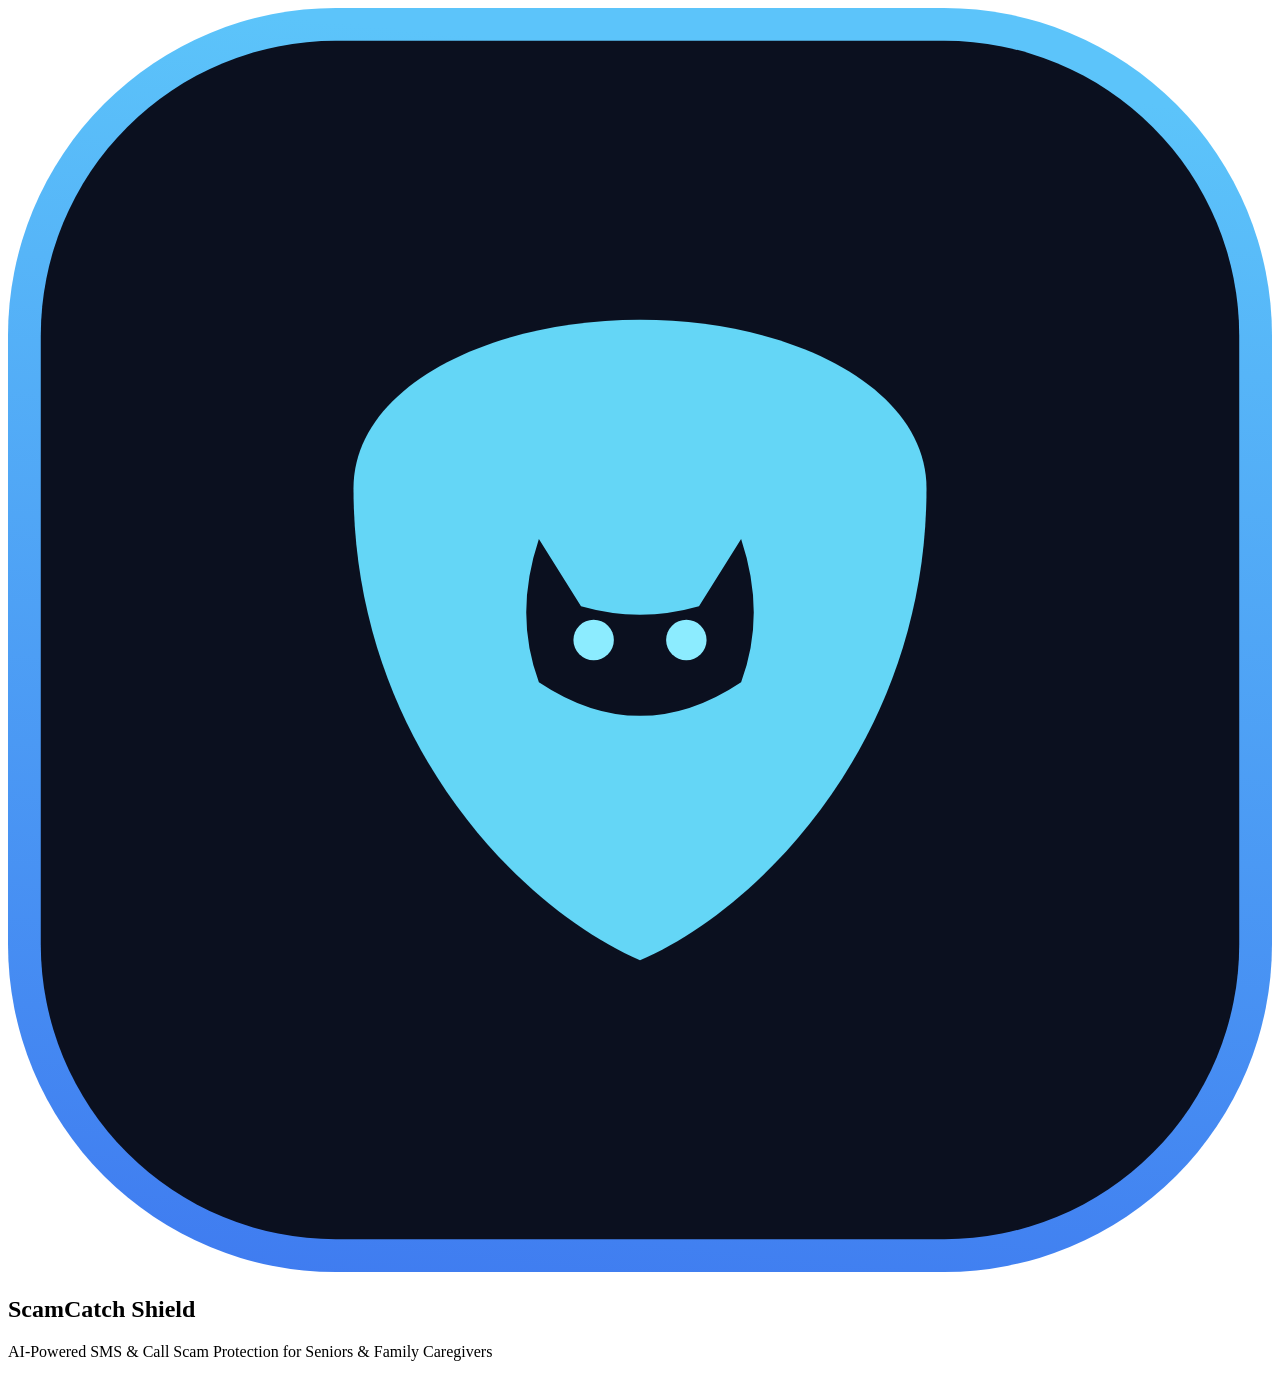
==== commit d04d38b2: "Update index.html" ====
--- a/index.html
+++ b/index.html
@@ -1,1675 +1,35 @@
 <!DOCTYPE html>
 <html lang="en">
 <head>
-  <meta charset="UTF-8">
-  <meta name="viewport" content="width=device-width, initial-scale=1.0">
-  <title>ScamCatch — Zero-Reach Scam Firewall</title>
-  <!-- Google Fonts & FontAwesome Icons -->
-  <link href="https://fonts.googleapis.com/css2?family=Plus+Jakarta+Sans:wght@300;400;500;600;700;800&family=JetBrains+Mono:wght@500;700&display=swap" rel="stylesheet">
-  <link rel="stylesheet" href="https://cdnjs.cloudflare.com/ajax/libs/font-awesome/6.4.0/css/all.min.css">
-
-  <style>
-    :root {
-      --bg-dark: #060b14;
-      --bg-card: #0d1527;
-      --bg-card-border: rgba(47, 107, 255, 0.18);
-      --accent-blue: #2f6bff;
-      --accent-cyan: #2bc4a4;
-      --accent-electric: #007fff;
-      --accent-glow: rgba(0, 127, 255, 0.3);
-      --text-main: #f8fafc;
-      --text-muted: #8e9bb0;
-      --danger-red: #f0525a;
-      --warning-amber: #f5b83d;
-      --radius-lg: 18px;
-      --radius-md: 12px;
-      --transition-smooth: all 0.25s cubic-bezier(0.4, 0, 0.2, 1);
-    }
-
-    * {
-      box-sizing: border-box;
-      margin: 0;
-      padding: 0;
-      font-family: 'Plus Jakarta Sans', -apple-system, sans-serif;
-      -webkit-tap-highlight-color: transparent;
-    }
-
-    body {
-      background-color: var(--bg-dark);
-      background-image: 
-        radial-gradient(circle at 10% 10%, rgba(47, 107, 255, 0.12) 0%, transparent 45%),
-        radial-gradient(circle at 90% 90%, rgba(43, 196, 164, 0.08) 0%, transparent 45%);
-      color: var(--text-main);
-      min-height: 100vh;
-      display: flex;
-      justify-content: center;
-      align-items: center;
-      padding: 1rem;
-    }
-
-    .app-container {
-      width: 100%;
-      max-width: 1120px;
-      height: 92vh;
-      background: rgba(13, 21, 39, 0.95);
-      backdrop-filter: blur(20px);
-      border: 1px solid var(--bg-card-border);
-      border-radius: 24px;
-      box-shadow: 0 25px 60px -15px rgba(0, 0, 0, 0.8), 0 0 30px var(--accent-glow);
-      display: flex;
-      flex-direction: column;
-      overflow: hidden;
-      position: relative;
-    }
-
-    /* HEADER */
-    .app-header {
-      padding: 1rem 1.75rem;
-      border-bottom: 1px solid rgba(255, 255, 255, 0.08);
-      display: flex;
-      justify-content: space-between;
-      align-items: center;
-      background: rgba(13, 21, 39, 0.8);
-      z-index: 10;
-    }
-
-    .brand-logo {
-      display: flex;
-      align-items: center;
-      gap: 12px;
-      font-weight: 800;
-      font-size: 1.3rem;
-    }
-
-    .brand-logo .badge-ph {
-      background: rgba(0, 127, 255, 0.2);
-      color: var(--accent-electric);
-      font-size: 0.7rem;
-      padding: 2px 6px;
-      border-radius: 4px;
-      border: 1px solid var(--accent-electric);
-    }
-
-    .shield-icon-badge {
-      width: 38px;
-      height: 38px;
-      background: linear-gradient(135deg, var(--accent-blue), var(--accent-cyan));
-      clip-path: polygon(50% 0%, 100% 25%, 100% 75%, 50% 100%, 0% 75%, 0% 25%);
-      display: flex;
-      align-items: center;
-      justify-content: center;
-      color: #fff;
-      font-weight: 800;
-    }
-
-    .sync-status-tag {
-      padding: 5px 12px;
-      background: rgba(43, 196, 164, 0.12);
-      border: 1px solid var(--accent-cyan);
-      color: var(--accent-cyan);
-      border-radius: 20px;
-      font-size: 0.78rem;
-      font-weight: 700;
-      display: flex;
-      align-items: center;
-      gap: 6px;
-    }
-
-    .sync-status-tag .dot {
-      width: 7px;
-      height: 7px;
-      background-color: var(--accent-cyan);
-      border-radius: 50%;
-      box-shadow: 0 0 8px var(--accent-cyan);
-    }
-
-    /* VIEWPORT */
-    .screens-viewport {
-      flex: 1;
-      overflow-y: auto;
-      padding: 1.75rem;
-      position: relative;
-    }
-
-    .screen {
-      display: none;
-      animation: fadeIn 0.3s ease-out forwards;
-    }
-
-    .screen.active {
-      display: block;
-    }
-
-    @keyframes fadeIn {
-      from { opacity: 0; transform: translateY(8px); }
-      to { opacity: 1; transform: translateY(0); }
-    }
-
-    /* MODE SELECT */
-    .mode-hero {
-      text-align: center;
-      max-width: 750px;
-      margin: 2rem auto;
-    }
-
-    .mode-hero h1 {
-      font-size: 2.2rem;
-      font-weight: 800;
-      margin-bottom: 0.75rem;
-      background: linear-gradient(135deg, #ffffff 0%, #7dd3fc 100%);
-      -webkit-background-clip: text;
-      -webkit-text-fill-color: transparent;
-    }
-
-    .mode-grid {
-      display: grid;
-      grid-template-columns: repeat(auto-fit, minmax(320px, 1fr));
-      gap: 1.5rem;
-      margin-top: 2rem;
-    }
-
-    .mode-card {
-      background: var(--bg-card);
-      border: 1px solid var(--bg-card-border);
-      border-radius: var(--radius-lg);
-      padding: 2rem;
-      cursor: pointer;
-      transition: var(--transition-smooth);
-      position: relative;
-    }
-
-    .mode-card:hover {
-      border-color: var(--accent-electric);
-      transform: translateY(-4px);
-      box-shadow: 0 12px 30px var(--accent-glow);
-    }
-
-    .mode-card-icon {
-      width: 52px;
-      height: 52px;
-      border-radius: 12px;
-      background: rgba(47, 107, 255, 0.15);
-      color: var(--accent-electric);
-      display: flex;
-      align-items: center;
-      justify-content: center;
-      font-size: 1.5rem;
-      margin-bottom: 1.25rem;
-    }
-
-    .mode-card h3 {
-      font-size: 1.25rem;
-      font-weight: 700;
-      margin-bottom: 0.5rem;
-    }
-
-    .mode-card p {
-      color: var(--text-muted);
-      font-size: 0.9rem;
-      line-height: 1.5;
-      margin-bottom: 1.25rem;
-    }
-
-    .price-pill {
-      display: inline-block;
-      padding: 4px 10px;
-      background: rgba(255, 255, 255, 0.05);
-      border: 1px solid rgba(255, 255, 255, 0.1);
-      border-radius: 6px;
-      font-size: 0.8rem;
-      font-weight: 700;
-      color: var(--accent-cyan);
-    }
-
-    /* FORM & ONBOARDING */
-    .form-box {
-      max-width: 700px;
-      margin: 1rem auto;
-      background: var(--bg-card);
-      border: 1px solid var(--bg-card-border);
-      border-radius: var(--radius-lg);
-      padding: 2rem;
-    }
-
-    .role-selection-box {
-      display: flex;
-      gap: 1rem;
-      background: rgba(6, 11, 20, 0.6);
-      padding: 0.75rem;
-      border-radius: var(--radius-md);
-      border: 1px solid rgba(255, 255, 255, 0.08);
-      margin-top: 1rem;
-    }
-
-    .role-option {
-      flex: 1;
-      display: flex;
-      align-items: center;
-      gap: 8px;
-      cursor: pointer;
-      font-size: 0.88rem;
-      font-weight: 700;
-      color: var(--text-muted);
-    }
-
-    .role-option input { accent-color: var(--accent-electric); }
-
-    .form-grid {
-      display: grid;
-      grid-template-columns: repeat(2, 1fr);
-      gap: 1.25rem;
-      margin-top: 1.25rem;
-    }
-
-    .form-group {
-      display: flex;
-      flex-direction: column;
-      gap: 0.5rem;
-    }
-
-    .form-group.full { grid-column: span 2; }
-    .form-group.tri { grid-column: span 1; }
-
-    .form-group label {
-      font-size: 0.85rem;
-      font-weight: 600;
-      color: #cbd5e1;
-    }
-
-    .form-input {
-      background: rgba(6, 11, 20, 0.8);
-      border: 1px solid rgba(255, 255, 255, 0.12);
-      padding: 0.8rem 1rem;
-      border-radius: var(--radius-md);
-      color: #fff;
-      font-size: 0.92rem;
-      outline: none;
-      transition: var(--transition-smooth);
-    }
-
-    .form-input:focus {
-      border-color: var(--accent-electric);
-      box-shadow: 0 0 0 3px var(--accent-glow);
-    }
-
-    .agreements-wrapper {
-      background: rgba(6, 11, 20, 0.6);
-      border: 1px solid rgba(255, 255, 255, 0.08);
-      border-radius: var(--radius-md);
-      padding: 1.25rem;
-      margin-top: 1.25rem;
-      display: flex;
-      flex-direction: column;
-      gap: 1rem;
-    }
-
-    .check-row {
-      display: flex;
-      gap: 12px;
-      align-items: flex-start;
-      cursor: pointer;
-    }
-
-    .check-row input {
-      margin-top: 3px;
-      accent-color: var(--accent-electric);
-    }
-
-    .check-row span {
-      font-size: 0.85rem;
-      color: var(--text-muted);
-      line-height: 1.4;
-    }
-
-    .btn-submit {
-      width: 100%;
-      background: linear-gradient(135deg, var(--accent-blue), var(--accent-electric));
-      color: #fff;
-      border: none;
-      padding: 0.9rem;
-      border-radius: var(--radius-md);
-      font-weight: 700;
-      font-size: 0.95rem;
-      cursor: pointer;
-      margin-top: 1.5rem;
-      transition: var(--transition-smooth);
-    }
-
-    .btn-submit:disabled {
-      background: #1e293b;
-      color: #64748b;
-      cursor: not-allowed;
-    }
-
-    /* DASHBOARD */
-    .dashboard-grid {
-      display: grid;
-      grid-template-columns: 1fr 340px;
-      gap: 1.5rem;
-    }
-
-    .plan-active-banner {
-      background: rgba(13, 21, 39, 0.8);
-      border: 1px solid var(--bg-card-border);
-      border-radius: var(--radius-md);
-      padding: 1rem 1.25rem;
-      display: flex;
-      justify-content: space-between;
-      align-items: center;
-      margin-bottom: 1.25rem;
-    }
-
-    .plan-badge {
-      background: rgba(43, 196, 164, 0.15);
-      border: 1px solid var(--accent-cyan);
-      color: var(--accent-cyan);
-      font-weight: 800;
-      font-size: 0.75rem;
-      padding: 4px 10px;
-      border-radius: 20px;
-    }
-
-    .firewall-hero-card {
-      background: linear-gradient(180deg, rgba(13, 21, 39, 0.9) 0%, rgba(6, 11, 20, 0.9) 100%);
-      border: 1px solid var(--bg-card-border);
-      border-radius: var(--radius-lg);
-      padding: 1.75rem;
-      text-align: center;
-      position: relative;
-      margin-bottom: 1.25rem;
-    }
-
-    .firewall-center-shield {
-      width: 80px;
-      height: 80px;
-      margin: 0 auto 1rem auto;
-      background: rgba(43, 196, 164, 0.1);
-      border: 2px solid var(--accent-cyan);
-      border-radius: 50%;
-      display: flex;
-      align-items: center;
-      justify-content: center;
-      color: var(--accent-cyan);
-      font-size: 2.2rem;
-      box-shadow: 0 0 25px rgba(43, 196, 164, 0.25);
-    }
-
-    .status-toggle-pill {
-      display: inline-flex;
-      align-items: center;
-      gap: 8px;
-      background: rgba(43, 196, 164, 0.15);
-      border: 1px solid var(--accent-cyan);
-      padding: 6px 16px;
-      border-radius: 20px;
-      color: var(--accent-cyan);
-      font-size: 0.85rem;
-      font-weight: 700;
-      margin-bottom: 1rem;
-    }
-
-    .metrics-row {
-      display: grid;
-      grid-template-columns: repeat(3, 1fr);
-      gap: 1rem;
-      margin-top: 1.25rem;
-    }
-
-    .metric-box {
-      background: rgba(6, 11, 20, 0.6);
-      border: 1px solid rgba(255, 255, 255, 0.08);
-      border-radius: var(--radius-md);
-      padding: 0.85rem;
-    }
-
-    .metric-val {
-      font-size: 1.5rem;
-      font-weight: 800;
-      font-family: 'JetBrains Mono', monospace;
-    }
-
-    .metric-val.red { color: var(--danger-red); }
-    .metric-val.amber { color: var(--warning-amber); }
-    .metric-val.green { color: var(--accent-cyan); }
-
-    .metric-lbl {
-      font-size: 0.75rem;
-      color: var(--text-muted);
-      margin-top: 2px;
-    }
-
-    .simulator-card {
-      background: var(--bg-card);
-      border: 1px solid var(--bg-card-border);
-      border-radius: var(--radius-lg);
-      padding: 1.25rem;
-      margin-bottom: 1.25rem;
-    }
-
-    .sim-buttons-grid {
-      display: grid;
-      grid-template-columns: repeat(3, 1fr);
-      gap: 0.85rem;
-      margin-top: 0.85rem;
-    }
-
-    .btn-sim {
-      background: rgba(6, 11, 20, 0.7);
-      border: 1px solid rgba(255, 255, 255, 0.1);
-      color: var(--text-main);
-      padding: 0.85rem 0.5rem;
-      border-radius: var(--radius-md);
-      font-size: 0.82rem;
-      font-weight: 700;
-      cursor: pointer;
-      display: flex;
-      flex-direction: column;
-      align-items: center;
-      gap: 8px;
-      transition: var(--transition-smooth);
-    }
-
-    .btn-sim:hover {
-      border-color: var(--accent-electric);
-      background: rgba(47, 107, 255, 0.15);
-    }
-
-    .feed-card {
-      background: var(--bg-card);
-      border: 1px solid var(--bg-card-border);
-      border-radius: var(--radius-lg);
-      padding: 1.25rem;
-    }
-
-    .feed-card-header {
-      display: flex;
-      justify-content: space-between;
-      align-items: center;
-      margin-bottom: 1rem;
-    }
-
-    .interception-item {
-      background: rgba(6, 11, 20, 0.7);
-      border: 1px solid rgba(255, 255, 255, 0.08);
-      border-radius: var(--radius-md);
-      padding: 1rem;
-      margin-bottom: 1rem;
-      display: flex;
-      flex-direction: column;
-      gap: 0.6rem;
-    }
-
-    .interception-top {
-      display: flex;
-      justify-content: space-between;
-      align-items: center;
-    }
-
-    .badge-tag {
-      font-size: 0.7rem;
-      font-weight: 800;
-      padding: 3px 8px;
-      border-radius: 4px;
-      text-transform: uppercase;
-      letter-spacing: 0.5px;
-    }
-
-    .badge-tag.high-risk { background: rgba(240, 82, 90, 0.2); color: var(--danger-red); border: 1px solid var(--danger-red); }
-    .badge-tag.uncertain { background: rgba(245, 184, 61, 0.2); color: var(--warning-amber); border: 1px solid var(--warning-amber); }
-    .badge-tag.action-needed { background: rgba(245, 184, 61, 0.3); color: #fff; border: 1px solid var(--warning-amber); }
-
-    .interception-msg {
-      background: rgba(0, 0, 0, 0.3);
-      padding: 0.75rem;
-      border-radius: 8px;
-      font-size: 0.88rem;
-      color: #e2e8f0;
-      border-left: 3px solid var(--accent-electric);
-    }
-
-    .ai-reason-text {
-      font-size: 0.78rem;
-      color: var(--text-muted);
-    }
-
-    .ai-reason-text span { color: var(--accent-cyan); font-weight: 600; }
-
-    .guardian-prompt-actions {
-      display: flex;
-      gap: 0.6rem;
-      margin-top: 0.5rem;
-    }
-
-    .btn-action-prompt {
-      flex: 1;
-      padding: 0.65rem;
-      border-radius: 8px;
-      font-size: 0.82rem;
-      font-weight: 800;
-      border: none;
-      cursor: pointer;
-      text-transform: uppercase;
-      letter-spacing: 0.5px;
-      transition: var(--transition-smooth);
-    }
-
-    .btn-action-prompt.allow { background: #2bc4a4; color: #060b14; }
-    .btn-action-prompt.block { background: #f0525a; color: #fff; }
-    .btn-action-prompt.reverify { background: #2f6bff; color: #fff; }
-
-    /* AUTO-BLOCK GUARDIAN TOGGLE SWITCH */
-    .autoblock-toggle-box {
-      background: rgba(6, 11, 20, 0.6);
-      border: 1px solid var(--bg-card-border);
-      border-radius: var(--radius-md);
-      padding: 1rem 1.25rem;
-      display: flex;
-      justify-content: space-between;
-      align-items: center;
-      margin-bottom: 1.25rem;
-    }
-
-    .switch-container {
-      position: relative;
-      display: inline-block;
-      width: 50px;
-      height: 26px;
-    }
-
-    .switch-container input {
-      opacity: 0;
-      width: 0;
-      height: 0;
-    }
-
-    .slider-toggle {
-      position: absolute;
-      cursor: pointer;
-      top: 0; left: 0; right: 0; bottom: 0;
-      background-color: #334155;
-      transition: .3s;
-      border-radius: 34px;
-    }
-
-    .slider-toggle:before {
-      position: absolute;
-      content: "";
-      height: 18px;
-      width: 18px;
-      left: 4px;
-      bottom: 4px;
-      background-color: white;
-      transition: .3s;
-      border-radius: 50%;
-    }
-
-    input:checked + .slider-toggle {
-      background-color: var(--accent-cyan);
-    }
-
-    input:checked + .slider-toggle:before {
-      transform: translateX(24px);
-    }
-
-    /* SILENT REASSURANCE SHIELD VIEW */
-    .care-reassurance-box {
-      background: linear-gradient(135deg, rgba(43, 196, 164, 0.12), rgba(47, 107, 255, 0.12));
-      border: 1px solid var(--accent-cyan);
-      border-radius: var(--radius-lg);
-      padding: 2rem;
-      text-align: center;
-      display: flex;
-      flex-direction: column;
-      align-items: center;
-      gap: 1rem;
-    }
-
-    .care-agent-badge {
-      width: 70px;
-      height: 70px;
-      border-radius: 50%;
-      background: linear-gradient(135deg, var(--accent-blue), var(--accent-cyan));
-      display: flex;
-      align-items: center;
-      justify-content: center;
-      font-size: 2rem;
-      color: #fff;
-      box-shadow: 0 0 20px var(--accent-glow);
-    }
-
-    /* HEATMAP COMPONENT */
-    .heatmap-grid {
-      display: grid;
-      grid-template-columns: repeat(auto-fit, minmax(220px, 1fr));
-      gap: 1rem;
-      margin-top: 1rem;
-    }
-
-    .city-heatmap-card {
-      background: rgba(6, 11, 20, 0.7);
-      border: 1px solid rgba(255, 255, 255, 0.08);
-      border-radius: var(--radius-md);
-      padding: 1rem;
-      position: relative;
-    }
-
-    .city-heatmap-card .risk-dot {
-      width: 10px;
-      height: 10px;
-      border-radius: 50%;
-      display: inline-block;
-      margin-right: 6px;
-    }
-
-    .city-heatmap-card .risk-dot.high { background: var(--danger-red); box-shadow: 0 0 8px var(--danger-red); }
-    .city-heatmap-card .risk-dot.med { background: var(--warning-amber); box-shadow: 0 0 8px var(--warning-amber); }
-
-    /* PREVALENT SCAMS SECTION */
-    .prevalent-scam-item {
-      background: rgba(6, 11, 20, 0.6);
-      border-left: 4px solid var(--accent-electric);
-      border-radius: 8px;
-      padding: 1rem;
-      margin-bottom: 0.85rem;
-    }
-
-    .prevalent-scam-item h5 {
-      font-size: 0.95rem;
-      color: var(--accent-cyan);
-      margin-bottom: 0.3rem;
-    }
-
-    .prevalent-scam-item p {
-      font-size: 0.82rem;
-      color: var(--text-muted);
-      line-height: 1.4;
-    }
-
-    /* TRACKER TAB */
-    .filter-pills-row {
-      display: flex;
-      gap: 0.6rem;
-      overflow-x: auto;
-      padding-bottom: 0.5rem;
-      margin-bottom: 1rem;
-    }
-
-    .filter-pill {
-      padding: 6px 14px;
-      background: rgba(255, 255, 255, 0.05);
-      border: 1px solid rgba(255, 255, 255, 0.1);
-      border-radius: 20px;
-      font-size: 0.8rem;
-      font-weight: 600;
-      color: var(--text-muted);
-      cursor: pointer;
-      white-space: nowrap;
-    }
-
-    .filter-pill.active {
-      background: var(--accent-electric);
-      color: #fff;
-      border-color: var(--accent-electric);
-    }
-
-    .tracker-stats-grid {
-      display: grid;
-      grid-template-columns: repeat(2, 1fr);
-      gap: 0.85rem;
-      margin-bottom: 1.25rem;
-    }
-
-    .tracker-stat-card {
-      background: var(--bg-card);
-      border: 1px solid var(--bg-card-border);
-      border-radius: var(--radius-md);
-      padding: 1rem;
-      display: flex;
-      align-items: center;
-      gap: 12px;
-    }
-
-    .tracker-stat-icon {
-      width: 42px;
-      height: 42px;
-      border-radius: 10px;
-      background: rgba(47, 107, 255, 0.15);
-      color: var(--accent-electric);
-      display: flex;
-      align-items: center;
-      justify-content: center;
-      font-size: 1.2rem;
-    }
-
-    .sync-card-item {
-      background: var(--bg-card);
-      border: 1px solid var(--bg-card-border);
-      border-radius: var(--radius-md);
-      padding: 1.25rem;
-      display: flex;
-      justify-content: space-between;
-      align-items: center;
-      margin-bottom: 0.85rem;
-    }
-
-    .sync-info {
-      display: flex;
-      align-items: center;
-      gap: 14px;
-    }
-
-    .sync-logo-box {
-      width: 44px;
-      height: 44px;
-      border-radius: 10px;
-      background: #1e293b;
-      display: flex;
-      align-items: center;
-      justify-content: center;
-      font-weight: 800;
-      font-size: 0.85rem;
-      color: var(--warning-amber);
-      border: 1px solid rgba(255, 255, 255, 0.1);
-    }
-
-    .status-synced-tag {
-      padding: 4px 10px;
-      background: rgba(43, 196, 164, 0.15);
-      border: 1px solid var(--accent-cyan);
-      color: var(--accent-cyan);
-      font-size: 0.75rem;
-      font-weight: 800;
-      border-radius: 12px;
-    }
-
-    /* AI CHAT */
-    .chat-box-wrapper {
-      background: var(--bg-card);
-      border: 1px solid var(--bg-card-border);
-      border-radius: var(--radius-lg);
-      height: 480px;
-      display: flex;
-      flex-direction: column;
-    }
-
-    .chat-header {
-      padding: 1rem 1.25rem;
-      border-bottom: 1px solid rgba(255, 255, 255, 0.08);
-      display: flex;
-      align-items: center;
-      gap: 12px;
-    }
-
-    .agent-avatar {
-      width: 38px;
-      height: 38px;
-      border-radius: 50%;
-      background: linear-gradient(135deg, var(--accent-blue), var(--accent-cyan));
-      display: flex;
-      align-items: center;
-      justify-content: center;
-      font-weight: 800;
-      font-size: 0.9rem;
-    }
-
-    .chat-messages {
-      flex: 1;
-      padding: 1.25rem;
-      overflow-y: auto;
-      display: flex;
-      flex-direction: column;
-      gap: 1rem;
-    }
-
-    .msg-bubble {
-      max-width: 80%;
-      padding: 0.8rem 1rem;
-      border-radius: 14px;
-      font-size: 0.88rem;
-      line-height: 1.4;
-    }
-
-    .msg-bubble.agent {
-      background: rgba(47, 107, 255, 0.18);
-      border: 1px solid rgba(47, 107, 255, 0.3);
-      align-self: flex-start;
-      border-bottom-left-radius: 2px;
-    }
-
-    .msg-bubble.user {
-      background: var(--accent-electric);
-      color: #fff;
-      align-self: flex-end;
-      border-bottom-right-radius: 2px;
-    }
-
-    .chat-input-bar {
-      padding: 1rem;
-      border-top: 1px solid rgba(255, 255, 255, 0.08);
-      display: flex;
-      gap: 0.75rem;
-    }
-
-    /* HELP CENTER */
-    .help-faq-item {
-      background: var(--bg-card);
-      border: 1px solid var(--bg-card-border);
-      border-radius: var(--radius-md);
-      padding: 1.25rem;
-      margin-bottom: 0.85rem;
-    }
-
-    .help-faq-item h4 {
-      font-size: 0.98rem;
-      font-weight: 700;
-      margin-bottom: 0.4rem;
-      color: var(--accent-cyan);
-    }
-
-    .help-faq-item p {
-      font-size: 0.88rem;
-      color: var(--text-muted);
-      line-height: 1.4;
-    }
-
-    /* BOTTOM NAV */
-    .app-bottom-nav {
-      background: rgba(6, 11, 20, 0.95);
-      border-top: 1px solid rgba(255, 255, 255, 0.08);
-      padding: 0.75rem 1rem;
-      display: none;
-      justify-content: space-around;
-      align-items: center;
-      z-index: 100;
-    }
-
-    .app-bottom-nav.active {
-      display: flex;
-    }
-
-    .nav-tab-item {
-      display: flex;
-      flex-direction: column;
-      align-items: center;
-      gap: 4px;
-      color: var(--text-muted);
-      font-size: 0.72rem;
-      font-weight: 700;
-      cursor: pointer;
-      transition: var(--transition-smooth);
-    }
-
-    .nav-tab-item i {
-      font-size: 1.15rem;
-    }
-
-    .nav-tab-item.active {
-      color: var(--accent-electric);
-    }
-
-    @media (max-width: 880px) {
-      .dashboard-grid { grid-template-columns: 1fr; }
-      .metrics-row { grid-template-columns: repeat(3, 1fr); }
-      .form-grid { grid-template-columns: 1fr; }
-      .app-container { height: 100vh; border-radius: 0; }
-    }
-  </style>
+<meta charset="UTF-8">
+<meta name="viewport" content="width=device-width, initial-scale=1">
+<title>ScamCatch Shield</title>
+<link rel="preconnect" href="https://fonts.googleapis.com">
+<link rel="preconnect" href="https://fonts.gstatic.com" crossorigin>
+<link href="https://fonts.googleapis.com/css2?family=Inter:wght@400;500;700&display=swap" rel="stylesheet">
+<link rel="stylesheet" href="styles.css">
 </head>
 <body>
-
-  <div class="app-container">
-    <!-- TOP HEADER -->
-    <header class="app-header">
-      <div class="brand-logo">
-        <div class="shield-icon-badge">S</div>
-        <div>ScamCatch <span class="badge-ph">PH</span></div>
-      </div>
-      <div class="header-actions">
-        <div class="sync-status-tag">
-          <div class="dot"></div> BSP/DICT Sync Active
-        </div>
-      </div>
-    </header>
-
-    <!-- MAIN VIEWPORT -->
-    <div class="screens-viewport">
-      
-      <!-- SCREEN 1: MODE SELECTION -->
-      <section id="screenModeSelect" class="screen active">
-        <div class="mode-hero">
-          <h1>Zero-Reach Scam Protection</h1>
-          <p style="color:var(--text-muted)">Select deployment mode to initiate real-time signal monitoring.</p>
-
-          <div class="mode-grid">
-            <div class="mode-card" onclick="selectMode('family')">
-              <div class="mode-card-icon"><i class="fa-solid fa-users-gear"></i></div>
-              <h3>FAMILY MODE</h3>
-              <p>For adult children and protected relatives. Configures guardian-link alerts and cross-device approval.</p>
-              <span class="price-pill">₱150 / month (1 Senior + 1 Guardian)</span>
-            </div>
-
-            <div class="mode-card" onclick="selectMode('care')">
-              <div class="mode-card-icon"><i class="fa-solid fa-headset"></i></div>
-              <h3>CARE MODE</h3>
-              <p>Direct senior setup. Silent Telco SIM agent shielding + 24/7 Care Specialist assistance line.</p>
-              <span class="price-pill">Telco SIM Add-On • Postpaid / Prepaid</span>
-            </div>
-          </div>
-        </div>
-      </section>
-
-      <!-- SCREEN 2A: FAMILY MODE SIGNUP -->
-      <section id="screenFamilySetup" class="screen">
-        <div class="form-box">
-          <h2 style="font-size:1.5rem; margin-bottom:0.2rem;">Family Mode Registration</h2>
-          <p style="color:var(--text-muted); font-size:0.88rem;">Specify your profile role and location details to configure protection.</p>
-
-          <form onsubmit="handleFamilySubmit(event)">
-            <label style="font-size:0.85rem; font-weight:600; color:#cbd5e1; display:block; margin-top:1rem;">Select Your Role:</label>
-            <div class="role-selection-box">
-              <label class="role-option">
-                <input type="radio" name="familyRole" value="Guardian" checked> Family Mode — Guardian
-              </label>
-              <label class="role-option">
-                <input type="radio" name="familyRole" value="Protected"> Family Mode — Protected
-              </label>
-            </div>
-
-            <div class="form-grid">
-              <div class="form-group">
-                <label>Full Name</label>
-                <input type="text" id="famName" class="form-input" placeholder="e.g. Corazon Santos" required>
-              </div>
-              <div class="form-group">
-                <label>Mobile Phone Number</label>
-                <input type="tel" id="famPhone" class="form-input" placeholder="+63 919 888 2211" required>
-              </div>
-              <div class="form-group">
-                <label>Age</label>
-                <input type="number" id="famAge" class="form-input" placeholder="e.g. 70" required>
-              </div>
-              <div class="form-group">
-                <label>Relationship to Family Member</label>
-                <input type="text" id="famRel" class="form-input" placeholder="e.g. Mother / Daughter" required>
-              </div>
-
-              <div class="form-group tri">
-                <label>Country</label>
-                <input type="text" id="famCountry" class="form-input" value="Philippines" required>
-              </div>
-              <div class="form-group tri">
-                <label>Region / Province</label>
-                <input type="text" id="famRegion" class="form-input" placeholder="e.g. NCR / Cavite" required>
-              </div>
-              <div class="form-group full">
-                <label>City / Municipality</label>
-                <input type="text" id="famCity" class="form-input" placeholder="e.g. Quezon City" required>
-              </div>
-            </div>
-
-            <div class="agreements-wrapper">
-              <label class="check-row">
-                <input type="checkbox" id="chkFamDataPriv" onchange="checkFamFormValid()">
-                <span><strong>Data Privacy & Consent:</strong> I agree to real-time metadata scanning across calls, SMS, and e-wallets.</span>
-              </label>
-              <label class="check-row">
-                <input type="checkbox" id="chkFamDeviceSync" onchange="checkFamFormValid()">
-                <span><strong>Cross-Device Link Agreement:</strong> Family Mode activates when the relative installs ScamCatch and accepts the profile request ping.</span>
-              </label>
-            </div>
-
-            <button type="submit" id="btnLaunchFam" class="btn-submit" disabled>Complete Setup & Launch Dashboard</button>
-          </form>
-        </div>
-      </section>
-
-      <!-- SCREEN 2B: CARE MODE SIGNUP -->
-      <section id="screenCareSetup" class="screen">
-        <div class="form-box">
-          <h2 style="font-size:1.5rem; margin-bottom:0.2rem;">Care Mode Registration</h2>
-          <p style="color:var(--text-muted); font-size:0.88rem;">Direct senior registration for automated agent shielding and support.</p>
-
-          <form onsubmit="handleCareSubmit(event)">
-            <div class="form-grid">
-              <div class="form-group">
-                <label>Your Full Name</label>
-                <input type="text" id="careName" class="form-input" placeholder="e.g. Nanay Rosa" required>
-              </div>
-              <div class="form-group">
-                <label>Mobile Number</label>
-                <input type="tel" id="carePhone" class="form-input" placeholder="+63 917 123 4567" required>
-              </div>
-              <div class="form-group">
-                <label>Age</label>
-                <input type="number" id="careAge" class="form-input" placeholder="e.g. 72" required>
-              </div>
-              <div class="form-group tri">
-                <label>Country</label>
-                <input type="text" id="careCountry" class="form-input" value="Philippines" required>
-              </div>
-              <div class="form-group tri">
-                <label>Region / Province</label>
-                <input type="text" id="careRegion" class="form-input" placeholder="e.g. Metro Manila" required>
-              </div>
-              <div class="form-group full">
-                <label>City / Municipality</label>
-                <input type="text" id="careCity" class="form-input" placeholder="e.g. Manila" required>
-              </div>
-            </div>
-
-            <div class="agreements-wrapper">
-              <label class="check-row">
-                <input type="checkbox" id="chkCareDataPriv" onchange="checkCareFormValid()">
-                <span><strong>Data Privacy & Telco Consent:</strong> Authorization to allow assigned Care Specialists to block verified scam calls and messages on your behalf.</span>
-              </label>
-            </div>
-
-            <button type="submit" id="btnLaunchCare" class="btn-submit" disabled>Complete Setup & Launch Care Mode</button>
-          </form>
-        </div>
-      </section>
-
-      <!-- SCREEN 3A: ZERO-REACH FIREWALL DASHBOARD (GUARDIAN VIEW ONLY) -->
-      <section id="screenDashboard" class="screen">
-        <div class="plan-active-banner">
-          <div>
-            <div style="font-size:0.8rem; color:var(--text-muted);">Current Active Plan</div>
-            <div style="font-weight:800; font-size:1.1rem; margin-top:2px;" id="lblPlanName">₱150 / month (1 Senior + 1 Guardian)</div>
-            <div style="font-size:0.75rem; color:var(--text-muted);" id="lblLocationInfo">Quezon City, Metro Manila, Philippines</div>
-          </div>
-          <span class="plan-badge" id="badgePlanType">FAMILY MODE</span>
-        </div>
-
-        <!-- Guardian Auto-Block Master Switch -->
-        <div class="autoblock-toggle-box">
-          <div>
-            <div style="font-weight:700; font-size:0.92rem;"><i class="fa-solid fa-robot" style="color:var(--accent-cyan); margin-right:6px;"></i> Auto-Block High-Risk Threats</div>
-            <div style="font-size:0.78rem; color:var(--text-muted);">Automatically block malicious links and bank calls without pausing for manual review.</div>
-          </div>
-          <label class="switch-container">
-            <input type="checkbox" id="toggleAutoBlock" checked onchange="toggleAutoBlockMode(this)">
-            <span class="slider-toggle"></span>
-          </label>
-        </div>
-
-        <div class="dashboard-grid">
-          <div>
-            <div class="firewall-hero-card">
-              <div class="firewall-center-shield"><i class="fa-solid fa-shield"></i></div>
-              <div class="status-toggle-pill"><i class="fa-solid fa-check"></i> Zero-Reach Firewall ON</div>
-              <p style="font-size:0.9rem; color:var(--text-muted);">Protecting <strong style="color:#fff;" id="dashSeniorName">Nanay Rosa</strong> (<span id="dashRoleLbl">Guardian View</span>)</p>
-
-              <div class="metrics-row">
-                <div class="metric-box">
-                  <div class="metric-val red" id="cntBlocked">15</div>
-                  <div class="metric-lbl">Blocked</div>
-                </div>
-                <div class="metric-box">
-                  <div class="metric-val amber" id="cntPaused">1</div>
-                  <div class="metric-lbl">Paused</div>
-                </div>
-                <div class="metric-box">
-                  <div class="metric-val green" id="cntVerified">129</div>
-                  <div class="metric-lbl">Verified</div>
-                </div>
-              </div>
-            </div>
-
-            <div class="simulator-card">
-              <div style="display:flex; justify-content:space-between; align-items:center;">
-                <div style="font-weight:800; font-size:0.95rem;"><i class="fa-solid fa-bolt" style="color:var(--accent-electric); margin-right:6px;"></i> INTERACTIVE THREAT SIMULATOR</div>
-                <span style="font-size:0.75rem; color:var(--text-muted);">Tap to test</span>
-              </div>
-              <p style="font-size:0.8rem; color:var(--text-muted); margin-top:4px;">Simulate incoming contacts to witness zero-reach interception before reaching the senior user:</p>
-
-              <div class="sim-buttons-grid">
-                <button class="btn-sim" onclick="runSimulation('sms')">
-                  <i class="fa-solid fa-comment-dots"></i> Fake SMS
-                </button>
-                <button class="btn-sim" onclick="runSimulation('calls')">
-                  <i class="fa-solid fa-phone-slash"></i> Scam Call
-                </button>
-                <button class="btn-sim" onclick="runSimulation('e-wallet')">
-                  <i class="fa-solid fa-link"></i> E-Wallet Link
-                </button>
-              </div>
-            </div>
-          </div>
-
-          <div>
-            <div class="feed-card">
-              <div class="feed-card-header">
-                <div style="font-weight:800; font-size:0.95rem;">LIVE AI INTERCEPTION FEED</div>
-                <span style="font-size:0.72rem; color:var(--accent-cyan); font-weight:800;">REAL-TIME</span>
-              </div>
-
-              <div id="liveInterceptionContainer">
-                <div class="interception-item">
-                  <div class="interception-top">
-                    <span class="badge-tag action-needed">ACTION NEEDED</span>
-                    <span style="font-size:0.72rem; color:var(--text-muted);">Just now</span>
-                  </div>
-                  <div style="font-weight:700; font-size:0.9rem;">Unidentified Caller (+63 919 888 2211)</div>
-                  <div class="interception-msg">"Claiming to be BDO Account Manager regarding locked account."</div>
-                  <div class="ai-reason-text"><span>AI Risk Reason:</span> Sender not verified in BSP database. Link destination suspicious.</div>
-                  <div style="font-size:0.8rem; font-weight:700; margin-top:4px;">Guardian prompt: "Interaction is paused. Allow or block?"</div>
-                  
-                  <div class="guardian-prompt-actions">
-                    <button class="btn-action-prompt allow" onclick="resolvePrompt(this, 'Allowed')">ALLOW</button>
-                    <button class="btn-action-prompt block" onclick="resolvePrompt(this, 'Blocked')">BLOCK</button>
-                    <button class="btn-action-prompt reverify" onclick="resolvePrompt(this, 'Re-Verifying')">RE-VERIFY</button>
-                  </div>
-                </div>
-              </div>
-            </div>
-          </div>
-        </div>
-      </section>
-
-      <!-- SCREEN 3B: SILENT REASSURANCE DASHBOARD (CARE MODE & FAMILY PROTECTED VIEW) -->
-      <section id="screenSilentDashboard" class="screen">
-        <div class="plan-active-banner">
-          <div>
-            <div style="font-size:0.8rem; color:var(--text-muted);">Current Active Plan</div>
-            <div style="font-weight:800; font-size:1.1rem; margin-top:2px;" id="lblSilentPlanTitle">Protected Senior Line</div>
-            <div style="font-size:0.75rem; color:var(--text-muted);" id="lblSilentLocation">Quezon City, Metro Manila, Philippines</div>
-          </div>
-          <span class="plan-badge" id="badgeSilentType">SHIELD ACTIVE</span>
-        </div>
-
-        <div class="care-reassurance-box">
-          <div class="care-agent-badge"><i class="fa-solid fa-user-shield"></i></div>
-          <h2 style="font-size:1.6rem; font-weight:800;">You Are Fully Protected</h2>
-          <p style="color:var(--text-muted); max-width:550px; font-size:0.92rem; line-height:1.5;">
-            Your line is actively shielded in the background. High-risk scam calls, malicious SMS messages, and phishing links are intercepted automatically on your behalf so you can browse and talk safely without stress.
-          </p>
-
-          <div style="display:flex; gap:1.5rem; margin:1rem 0;">
-            <div style="background:rgba(6,11,20,0.6); padding:1rem 1.5rem; border-radius:12px; border:1px solid rgba(255,255,255,0.08);">
-              <div style="font-size:1.8rem; font-weight:800; color:var(--accent-cyan); font-family:'JetBrains Mono', monospace;">18</div>
-              <div style="font-size:0.78rem; color:var(--text-muted);">Threats Blocked</div>
-            </div>
-            <div style="background:rgba(6,11,20,0.6); padding:1rem 1.5rem; border-radius:12px; border:1px solid rgba(255,255,255,0.08);">
-              <div style="font-size:1.8rem; font-weight:800; color:var(--accent-electric); font-family:'JetBrains Mono', monospace;">24/7</div>
-              <div style="font-size:0.78rem; color:var(--text-muted);">Agent Shielding</div>
-            </div>
-          </div>
-
-          <button class="btn-submit" style="max-width:320px; background:linear-gradient(135deg, var(--accent-blue), var(--accent-cyan));" onclick="openChatAssistance()">
-            <i class="fa-solid fa-comments" style="margin-right:8px;"></i> Talk to Support Agent
-          </button>
-        </div>
-
-        <!-- Heatmap Radar Widget for Protected Senior View -->
-        <div class="feed-card" style="margin-top:1.5rem;">
-          <div style="font-weight:800; font-size:0.95rem; margin-bottom:0.5rem;"><i class="fa-solid fa-map-location-dot" style="color:var(--accent-cyan); margin-right:6px;"></i> PH CITY SCAM RADAR HEATMAP</div>
-          <p style="font-size:0.8rem; color:var(--text-muted);">Live neighborhood threat activity tracked across Philippine regions:</p>
-          <div class="heatmap-grid" id="silentHeatmapContainer"></div>
-        </div>
-      </section>
-
-      <!-- SCREEN 4: SURVEILLANCE TRACKER LOGS & PREVALENT SCAMS DATA -->
-      <section id="screenTracker" class="screen">
-        <h2 style="font-size:1.4rem; margin-bottom:0.3rem;">Cross-App Surveillance & PH Scam Data</h2>
-        <p style="color:var(--text-muted); font-size:0.88rem; margin-bottom:1.25rem;">Monitoring real-time threat activity across all mobile communication vectors.</p>
-
-        <div class="filter-pills-row">
-          <div class="filter-pill active" onclick="filterLogs(this, 'all')">All Channels</div>
-          <div class="filter-pill" onclick="filterLogs(this, 'sms')">SMS</div>
-          <div class="filter-pill" onclick="filterLogs(this, 'calls')">Calls</div>
-          <div class="filter-pill" onclick="filterLogs(this, 'e-wallet')">GCash / Bank</div>
-          <div class="filter-pill" onclick="filterLogs(this, 'links')">Web Links</div>
-        </div>
-
-        <div class="tracker-stats-grid">
-          <div class="tracker-stat-card">
-            <div class="tracker-stat-icon"><i class="fa-solid fa-message"></i></div>
-            <div>
-              <div style="font-weight:800; font-size:1.1rem;">SMS Firewall</div>
-              <div style="font-size:0.78rem; color:var(--text-muted);">8 Intercepted</div>
-            </div>
-          </div>
-          <div class="tracker-stat-card">
-            <div class="tracker-stat-icon"><i class="fa-solid fa-phone"></i></div>
-            <div>
-              <div style="font-weight:800; font-size:1.1rem;">Voice Firewall</div>
-              <div style="font-size:0.78rem; color:var(--text-muted);">4 Intercepted</div>
-            </div>
-          </div>
-          <div class="tracker-stat-card">
-            <div class="tracker-stat-icon"><i class="fa-solid fa-wallet"></i></div>
-            <div>
-              <div style="font-weight:800; font-size:1.1rem;">E-Wallet Guard</div>
-              <div style="font-size:0.78rem; color:var(--text-muted);">2 Intercepted</div>
-            </div>
-          </div>
-          <div class="tracker-stat-card">
-            <div class="tracker-stat-icon"><i class="fa-solid fa-globe"></i></div>
-            <div>
-              <div style="font-weight:800; font-size:1.1rem;">Phish Scanner</div>
-              <div style="font-size:0.78rem; color:var(--text-muted);">3 Intercepted</div>
-            </div>
-          </div>
-        </div>
-
-        <!-- Prevalent Scams Data Section -->
-        <div class="feed-card" style="margin-bottom:1.25rem;">
-          <div style="font-weight:800; font-size:0.95rem; margin-bottom:0.8rem;"><i class="fa-solid fa-chart-pie" style="color:var(--accent-electric); margin-right:6px;"></i> MOST PREVALENT SCAMS IN THE PHILIPPINES</div>
-          
-          <div class="prevalent-scam-item">
-            <h5>1. Phishing SMS & Fake Bank Advisories (69%–84% Exposure)</h5>
-            <p>Unsolicited text messages claiming account suspension or lockouts with lookalike URLs (e.g. bdo-secure-verify.ph) designed to steal banking credentials.</p>
-          </div>
-          <div class="prevalent-scam-item">
-            <h5>2. GCash & Maya Social Engineering / Fake Cash-In (73% Rise)</h5>
-            <p>Fake customer support callers asking for MPIN/OTP, edited payment screenshots claiming accidental money transfers, or fake QR code stickers posted in public stores.</p>
-          </div>
-          <div class="prevalent-scam-item">
-            <h5>3. Voice Deepfake & Urgent Relative Impersonation</h5>
-            <p>Scammers posing as relatives or law enforcement demanding immediate money transfers for sudden emergencies or unpaid bills.</p>
-          </div>
-        </div>
-
-        <div class="feed-card">
-          <div style="font-weight:800; font-size:0.95rem; margin-bottom:1rem;">DETAILED INTERCEPTION LOGS</div>
-          <div id="trackerLogsList" style="display:flex; flex-direction:column; gap:0.75rem;"></div>
-        </div>
-      </section>
-
-      <!-- SCREEN 5: PH CITY RADAR HEATMAP & REGULATORY SYNC -->
-      <section id="screenSync" class="screen">
-        <h2 style="font-size:1.4rem; margin-bottom:0.3rem;">PH City Scam Radar & Regulatory Sync</h2>
-        <p style="color:var(--text-muted); font-size:0.88rem; margin-bottom:1.25rem;">Live neighborhood threat activity heatmap synchronized with official Philippine government advisories.</p>
-
-        <!-- PH Heatmap Grid -->
-        <div class="feed-card" style="margin-bottom:1.25rem;">
-          <div style="font-weight:800; font-size:0.95rem; margin-bottom:0.5rem;"><i class="fa-solid fa-map-location-dot" style="color:var(--accent-cyan); margin-right:6px;"></i> REGIONAL SCAM RADAR HEATMAP</div>
-          <div class="heatmap-grid" id="mainHeatmapContainer"></div>
-        </div>
-
-        <div class="sync-card-item">
-          <div class="sync-info">
-            <div class="sync-logo-box">BSP</div>
-            <div>
-              <div style="font-weight:700; font-size:0.95rem;">Bangko Sentral ng Pilipinas</div>
-              <div style="font-size:0.8rem; color:var(--text-muted);">Banking Blacklist DB v4.2.1</div>
-            </div>
-          </div>
-          <span class="status-synced-tag">SYNCED</span>
-        </div>
-
-        <div class="sync-card-item">
-          <div class="sync-info">
-            <div class="sync-logo-box" style="color:var(--accent-electric)">DICT</div>
-            <div>
-              <div style="font-weight:700; font-size:0.95rem;">DICT / NTC Cyber Crime</div>
-              <div style="font-size:0.8rem; color:var(--text-muted);">SIM Registration & Spam Feeds</div>
-            </div>
-          </div>
-          <span class="status-synced-tag">SYNCED</span>
-        </div>
-
-        <div class="sync-card-item">
-          <div class="sync-info">
-            <div class="sync-logo-box" style="color:var(--accent-cyan)">PH</div>
-            <div>
-              <div style="font-weight:700; font-size:0.95rem;">GCash / Maya Threat API</div>
-              <div style="font-size:0.8rem; color:var(--text-muted);">Real-time fraud account link</div>
-            </div>
-          </div>
-          <span class="status-synced-tag">SYNCED</span>
-        </div>
-      </section>
-
-      <!-- SCREEN 6: CARE & AI CHAT ASSISTANCE -->
-      <section id="screenCareAgent" class="screen">
-        <h2 style="font-size:1.4rem; margin-bottom:0.3rem;">ScamCatch AI & Care Specialist Chat</h2>
-        <p style="color:var(--text-muted); font-size:0.88rem; margin-bottom:1.25rem;">Real-time assistance line for scam analysis and app support.</p>
-
-        <div class="chat-box-wrapper">
-          <div class="chat-header">
-            <div class="agent-avatar"><i class="fa-solid fa-robot"></i></div>
-            <div>
-              <div style="font-weight:700; font-size:0.9rem;">ScamCatch AI Assistant</div>
-              <div style="font-size:0.75rem; color:var(--accent-cyan);">Online • Automated Analysis</div>
-            </div>
-          </div>
-
-          <div class="chat-messages" id="chatMessages">
-            <div class="msg-bubble agent">
-              Hello! I am your ScamCatch AI Assistant. You can paste any message, phone number, or bank link here to verify if it is safe, or ask me any questions about your security setup.
-            </div>
-          </div>
-
-          <form class="chat-input-bar" onsubmit="sendChatMessage(event)">
-            <input type="text" id="inpChat" class="form-input" style="flex:1;" placeholder="Ask AI Assistant or paste a suspicious message..." required>
-            <button type="submit" class="btn-submit" style="width:auto; margin:0; padding:0 1.25rem;">Send</button>
-          </form>
-        </div>
-      </section>
-
-      <!-- SCREEN 7: HELP CENTER -->
-      <section id="screenHelp" class="screen">
-        <h2 style="font-size:1.4rem; margin-bottom:0.3rem;">Help & Emergency Support Center</h2>
-        <p style="color:var(--text-muted); font-size:0.88rem; margin-bottom:1.25rem;">Guidance and emergency intervention steps for seniors and family guardians.</p>
-
-        <div class="help-faq-item">
-          <h4>How does Zero-Reach Firewall work?</h4>
-          <p>ScamCatch intercepts incoming call and SMS signals before they display on your phone, evaluating risk against live BSP/DICT database blacklists.</p>
-        </div>
-
-        <div class="help-faq-item">
-          <h4>What happens when a threat is "Paused"?</h4>
-          <p>If the AI is uncertain (e.g. unknown relative claiming emergency), the interaction is held and a prompt is pinged to the family guardian to allow or block.</p>
-        </div>
-
-        <div class="help-faq-item">
-          <h4>What should I do if money was already transferred?</h4>
-          <p>Immediately press the Emergency Scam Report hotline button below to freeze connected bank and e-wallet accounts via regulatory fast-track API.</p>
-        </div>
-
-        <button class="btn-submit" style="background:linear-gradient(135deg, var(--accent-blue), var(--accent-cyan)); margin-top:1rem;" onclick="openChatAssistance()">
-          <i class="fa-solid fa-comments" style="margin-right:8px;"></i> Chat Assistance (Instant AI & Care Support)
-        </button>
-
-        <button class="btn-submit" style="background:var(--danger-red); margin-top:0.75rem;" onclick="alert('Connecting to 24/7 Anti-Scam Hotline 1326...')">
-          <i class="fa-solid fa-phone-volume" style="margin-right:8px;"></i> Emergency Scam Hotline Call (1326)
-        </button>
-      </section>
-
-    </div>
-
-    <!-- BOTTOM TAB NAVIGATION BAR -->
-    <nav class="app-bottom-nav" id="bottomNav">
-      <div class="nav-tab-item active" onclick="switchTab('screenDashboard', this)">
-        <i class="fa-solid fa-shield-halved"></i>
-        <span>Firewall</span>
-      </div>
-      <div class="nav-tab-item" onclick="switchTab('screenTracker', this)">
-        <i class="fa-solid fa-chart-line"></i>
-        <span>Tracker</span>
-      </div>
-      <div class="nav-tab-item" onclick="switchTab('screenSync', this)">
-        <i class="fa-solid fa-arrows-rotate"></i>
-        <span>PH Sync</span>
-      </div>
-      <div class="nav-tab-item" onclick="switchTab('screenCareAgent', this)">
-        <i class="fa-solid fa-headset"></i>
-        <span>Chat AI</span>
-      </div>
-      <div class="nav-tab-item" onclick="switchTab('screenHelp', this)">
-        <i class="fa-solid fa-circle-question"></i>
-        <span>Help</span>
-      </div>
-    </nav>
+<main class="stage">
+  <section class="brand">
+    <svg class="brand-logo" viewBox="0 0 216 216" role="img" aria-label="ScamCatch Shield logo" xmlns="http://www.w3.org/2000/svg">
+      <defs><linearGradient id="lb" x1="0.15" y1="0" x2="0.05" y2="1"><stop offset="0" stop-color="#5CC4FA"/><stop offset="1" stop-color="#3F7BF0"/></linearGradient></defs>
+      <rect width="216" height="216" rx="56" fill="url(#lb)"/>
+      <rect x="5.6" y="5.6" width="204.8" height="204.8" rx="50.4" fill="#0B101F"/>
+      <g transform="translate(36 36) scale(1.44)">
+        <path d="M50 12 C68 12 84 20 84 32 C84 62 64 82 50 88 C36 82 16 62 16 32 C16 20 32 12 50 12 Z" fill="#64D6F6"/>
+        <path d="M38 38 L43 46 Q50 48 57 46 L62 38 Q65 47 62 55 Q50 63 38 55 Q35 47 38 38 Z" fill="#0B101F"/>
+        <circle cx="44.5" cy="50" r="2.4" fill="#8CECFF"/><circle cx="55.5" cy="50" r="2.4" fill="#8CECFF"/>
+      </g>
+    </svg>
+    <h1 class="brand-title">ScamCatch Shield</h1>
+    <p class="brand-tagline">AI-Powered SMS &amp; Call Scam Protection for Seniors &amp; Family Caregivers</p>
+  </section>
+  <div class="viewport">
+    <div class="phone-frame"></div>
+    <div class="screen-container" id="app"></div>
   </div>
-
-  <script>
-    let activeAppMode = 'family';
-    let userRole = 'Guardian'; // 'Guardian' vs 'Protected'
-    let autoBlockEnabled = true;
-
-    let heatmapData = [
-      { city: 'Metro Manila (Quezon City)', risk: 'high', threat: 'Bank Impersonation & GCash OTP Phishing', count: '1,240 blocked this week' },
-      { city: 'Cebu City', risk: 'high', threat: 'Fake Delivery & QR Code Swaps', count: '820 blocked this week' },
-      { city: 'Davao City', risk: 'med', threat: 'Task / Like-and-Follow Investment Scams', count: '410 blocked this week' },
-      { city: 'Cavite / Laguna', risk: 'high', threat: 'Family Emergency Voice Deepfakes', count: '690 blocked this week' }
-    ];
-
-    let logData = [
-      { id: 1, channel: 'sms', sender: 'Unknown (+63 998 123 4567)', text: 'Send your CVV to get P1M cashback from bank promo!', status: 'BLOCKED', type: 'high-risk', time: '10 mins ago' },
-      { id: 2, channel: 'links', sender: 'Maya-Alert-Notice', text: 'http://maya-security-verify-ph.xyz/login', status: 'PAUSED', type: 'uncertain', time: '25 mins ago' },
-      { id: 3, channel: 'calls', sender: 'Dr. Santos (Clinic)', text: 'Incoming Call (Appointment Confirmation)', status: 'ALLOWED', type: 'action-needed', time: '1 hour ago' },
-      { id: 4, channel: 'e-wallet', sender: 'GCash-Cashback-Bonus', text: 'Claim P2,000 cash bonus now by logging in at gcash-verify.online', status: 'BLOCKED', type: 'high-risk', time: '2 hours ago' },
-      { id: 5, channel: 'sms', sender: 'BDO-Alert', text: 'Your account is locked. Verify details at bit.ly/bdo-secure-link', status: 'BLOCKED', type: 'high-risk', time: '3 hours ago' }
-    ];
-
-    function selectMode(mode) {
-      activeAppMode = mode;
-      if (mode === 'family') {
-        switchScreen('screenFamilySetup');
-      } else {
-        switchScreen('screenCareSetup');
-      }
-    }
-
-    function switchScreen(screenId) {
-      document.querySelectorAll('.screen').forEach(s => s.classList.remove('active'));
-      document.getElementById(screenId).classList.add('active');
-    }
-
-    function checkFamFormValid() {
-      const p = document.getElementById('chkFamDataPriv').checked;
-      const d = document.getElementById('chkFamDeviceSync').checked;
-      document.getElementById('btnLaunchFam').disabled = !(p && d);
-    }
-
-    function checkCareFormValid() {
-      const p = document.getElementById('chkCareDataPriv').checked;
-      document.getElementById('btnLaunchCare').disabled = !p;
-    }
-
-    function handleFamilySubmit(e) {
-      e.preventDefault();
-      const name = document.getElementById('famName').value;
-      userRole = document.querySelector('input[name="familyRole"]:checked').value;
-      const city = document.getElementById('famCity').value;
-      const region = document.getElementById('famRegion').value;
-      const country = document.getElementById('famCountry').value;
-
-      document.getElementById('lblPlanName').innerText = '₱150 / month (1 Senior + 1 Guardian)';
-      document.getElementById('badgePlanType').innerText = 'FAMILY MODE';
-      document.getElementById('dashSeniorName').innerText = name || 'Nanay Rosa';
-      document.getElementById('dashRoleLbl').innerText = `${userRole} View`;
-      document.getElementById('lblLocationInfo').innerText = `${city}, ${region}, ${country}`;
-
-      document.getElementById('lblSilentPlanTitle').innerText = `Family Mode (${userRole})`;
-      document.getElementById('lblSilentLocation').innerText = `${city}, ${region}, ${country}`;
-      document.getElementById('badgeSilentType').innerText = 'FAMILY MODE PROTECTED';
-
-      showDashboard();
-    }
-
-    function handleCareSubmit(e) {
-      e.preventDefault();
-      userRole = 'Protected';
-      const city = document.getElementById('careCity').value;
-      const region = document.getElementById('careRegion').value;
-      const country = document.getElementById('careCountry').value;
-
-      document.getElementById('lblSilentPlanTitle').innerText = 'Telco Direct SIM Plan (Care Mode)';
-      document.getElementById('lblSilentLocation').innerText = `${city}, ${region}, ${country}`;
-      document.getElementById('badgeSilentType').innerText = 'CARE MODE ACTIVE';
-
-      showDashboard();
-    }
-
-    function showDashboard() {
-      document.getElementById('bottomNav').classList.add('active');
-      renderHeatmaps();
-      if (activeAppMode === 'care' || userRole === 'Protected') {
-        switchScreen('screenSilentDashboard');
-      } else {
-        switchScreen('screenDashboard');
-      }
-      renderTrackerLogs('all');
-    }
-
-    function switchTab(screenId, element) {
-      if (screenId === 'screenDashboard') {
-        screenId = (activeAppMode === 'care' || userRole === 'Protected') ? 'screenSilentDashboard' : 'screenDashboard';
-      }
-      switchScreen(screenId);
-      document.querySelectorAll('.nav-tab-item').forEach(t => t.classList.remove('active'));
-      element.classList.add('active');
-
-      if (screenId === 'screenTracker') {
-        renderTrackerLogs('all');
-      }
-    }
-
-    function openChatAssistance() {
-      const chatTab = document.querySelectorAll('.nav-tab-item')[3];
-      switchTab('screenCareAgent', chatTab);
-    }
-
-    function toggleAutoBlockMode(toggle) {
-      autoBlockEnabled = toggle.checked;
-      alert(`Auto-Block Mode is now ${autoBlockEnabled ? 'ENABLED (High-risk threats blocked automatically)' : 'DISABLED (Threats paused for guardian review)'}`);
-    }
-
-    function renderHeatmaps() {
-      const mainBox = document.getElementById('mainHeatmapContainer');
-      const silentBox = document.getElementById('silentHeatmapContainer');
-      
-      let html = '';
-      heatmapData.forEach(item => {
-        html += `
-          <div class="city-heatmap-card">
-            <div style="font-weight:700; font-size:0.88rem; margin-bottom:4px;">
-              <span class="risk-dot ${item.risk}"></span>${item.city}
-            </div>
-            <div style="font-size:0.78rem; color:var(--accent-cyan); font-weight:600;">${item.threat}</div>
-            <div style="font-size:0.72rem; color:var(--text-muted); margin-top:4px;">${item.count}</div>
-          </div>
-        `;
-      });
-
-      if (mainBox) mainBox.innerHTML = html;
-      if (silentBox) silentBox.innerHTML = html;
-    }
-
-    /* TRACKER CLASSIFICATION ENGINE */
-    function filterLogs(pill, channelType) {
-      document.querySelectorAll('.filter-pill').forEach(p => p.classList.remove('active'));
-      pill.classList.add('active');
-      renderTrackerLogs(channelType);
-    }
-
-    function renderTrackerLogs(filter) {
-      const container = document.getElementById('trackerLogsList');
-      container.innerHTML = '';
-
-      const filtered = filter === 'all' ? logData : logData.filter(item => item.channel === filter);
-
-      if (filtered.length === 0) {
-        container.innerHTML = `<div style="text-align:center; color:var(--text-muted); padding:1.5rem; font-size:0.85rem;">No interceptions found for this category.</div>`;
-        return;
-      }
-
-      filtered.forEach(item => {
-        const row = document.createElement('div');
-        row.className = 'sync-card-item';
-        row.style.padding = '0.85rem';
-
-        let badgeClass = 'high-risk';
-        if (item.status === 'PAUSED') badgeClass = 'uncertain';
-        if (item.status === 'ALLOWED') badgeClass = 'action-needed';
-
-        row.innerHTML = `
-          <div>
-            <div style="font-weight:700; font-size:0.9rem;">
-              ${item.sender} 
-              <span style="font-size:0.7rem; background:#1e293b; padding:2px 6px; border-radius:4px; text-transform:uppercase;">${item.channel}</span>
-            </div>
-            <div style="font-size:0.8rem; color:var(--text-muted); margin-top:2px;">${item.text}</div>
-          </div>
-          <span class="badge-tag ${badgeClass}">${item.status}</span>
-        `;
-        container.appendChild(row);
-      });
-    }
-
-    function runSimulation(channel) {
-      const container = document.getElementById('liveInterceptionContainer');
-      const item = document.createElement('div');
-      item.className = 'interception-item';
-
-      if (channel === 'sms') {
-        logData.unshift({ id: Date.now(), channel: 'sms', sender: 'Unknown (+63 998 123 4567)', text: 'Send your CVV to get P1M cashback from bank promo!', status: 'BLOCKED', type: 'high-risk', time: 'Just now' });
-        item.innerHTML = `
-          <div class="interception-top">
-            <span class="badge-tag high-risk">HIGH RISK • SMS BLOCKED</span>
-            <span style="font-size:0.72rem; color:var(--text-muted);">Just now</span>
-          </div>
-          <div style="font-weight:700; font-size:0.9rem;">Unknown (+63 998 123 4567)</div>
-          <div class="interception-msg">"Send your CVV to get P1M cashback from bank promo!"</div>
-          <div class="ai-reason-text"><span>AI Reason:</span> CVV phishing signature detected.</div>
-        `;
-        document.getElementById('cntBlocked').innerText = parseInt(document.getElementById('cntBlocked').innerText) + 1;
-      } else if (channel === 'calls') {
-        logData.unshift({ id: Date.now(), channel: 'calls', sender: 'Unverified Line (+63 917 555 0192)', text: 'Ma, this is my new number. I need money urgently.', status: 'PAUSED', type: 'uncertain', time: 'Just now' });
-        item.innerHTML = `
-          <div class="interception-top">
-            <span class="badge-tag action-needed">UNCERTAIN • CALL PAUSED</span>
-            <span style="font-size:0.72rem; color:var(--text-muted);">Just now</span>
-          </div>
-          <div style="font-weight:700; font-size:0.9rem;">Unverified Line (+63 917 555 0192)</div>
-          <div class="interception-msg">"Ma, this is my new number. I need money urgently."</div>
-          <div class="ai-reason-text"><span>AI Reason:</span> Impersonation risk. Paused for guardian review.</div>
-          <div class="guardian-prompt-actions">
-            <button class="btn-action-prompt allow" onclick="resolvePrompt(this, 'Allowed')">ALLOW</button>
-            <button class="btn-action-prompt block" onclick="resolvePrompt(this, 'Blocked')">BLOCK</button>
-            <button class="btn-action-prompt reverify" onclick="resolvePrompt(this, 'Re-Verifying')">RE-VERIFY</button>
-          </div>
-        `;
-        document.getElementById('cntPaused').innerText = parseInt(document.getElementById('cntPaused').innerText) + 1;
-      } else if (channel === 'e-wallet') {
-        logData.unshift({ id: Date.now(), channel: 'e-wallet', sender: 'GCash-Notice', text: 'http://gcash-verify-login.xyz/portal', status: 'BLOCKED', type: 'high-risk', time: 'Just now' });
-        item.innerHTML = `
-          <div class="interception-top">
-            <span class="badge-tag high-risk">HIGH RISK • E-WALLET LINK BLOCKED</span>
-            <span style="font-size:0.72rem; color:var(--text-muted);">Just now</span>
-          </div>
-          <div style="font-weight:700; font-size:0.9rem;">GCash-Notice</div>
-          <div class="interception-msg">http://gcash-verify-login.xyz/portal</div>
-          <div class="ai-reason-text"><span>AI Reason:</span> Fake e-wallet domain, unverified host.</div>
-        `;
-        document.getElementById('cntBlocked').innerText = parseInt(document.getElementById('cntBlocked').innerText) + 1;
-      }
-
-      container.prepend(item);
-      renderTrackerLogs('all');
-    }
-
-    function resolvePrompt(btn, outcome) {
-      const card = btn.closest('.interception-item');
-      card.style.opacity = '0.6';
-      card.querySelector('.guardian-prompt-actions').innerHTML = `<span style="color:var(--accent-cyan); font-weight:800; font-size:0.85rem;">Resolved: ${outcome}</span>`;
-      let pVal = parseInt(document.getElementById('cntPaused').innerText);
-      if(pVal > 0) document.getElementById('cntPaused').innerText = pVal - 1;
-    }
-
-    function sendChatMessage(e) {
-      e.preventDefault();
-      const input = document.getElementById('inpChat');
-      const text = input.value;
-      if (!text) return;
-
-      const chat = document.getElementById('chatMessages');
-      const userMsg = document.createElement('div');
-      userMsg.className = 'msg-bubble user';
-      userMsg.innerText = text;
-      chat.appendChild(userMsg);
-
-      input.value = '';
-      chat.scrollTop = chat.scrollHeight;
-
-      setTimeout(() => {
-        const agentMsg = document.createElement('div');
-        agentMsg.className = 'msg-bubble agent';
-        const lower = text.toLowerCase();
-        if (lower.includes('bdo') || lower.includes('bank') || lower.includes('gcash') || lower.includes('link')) {
-          agentMsg.innerText = "I analyzed the message details you shared. This contains phishing indicators matching known financial scam templates. ScamCatch Zero-Reach Firewall has blocked this source.";
-        } else if (lower.includes('mode') || lower.includes('family') || lower.includes('care')) {
-          agentMsg.innerText = "Family Mode routes alerts to your guardian for approval, whereas Care Mode provides automated SIM-level protection with silent background agent shielding.";
-        } else {
-          agentMsg.innerText = `I have received your query: "${text}". Your ScamCatch firewall is actively monitoring incoming communications. Is there a specific number or link you want me to inspect?`;
-        }
-        chat.appendChild(agentMsg);
-        chat.scrollTop = chat.scrollHeight;
-      }, 900);
-    }
-  </script>
+</main>
+<script src="app.js"></script>
 </body>
-</html>+</html>
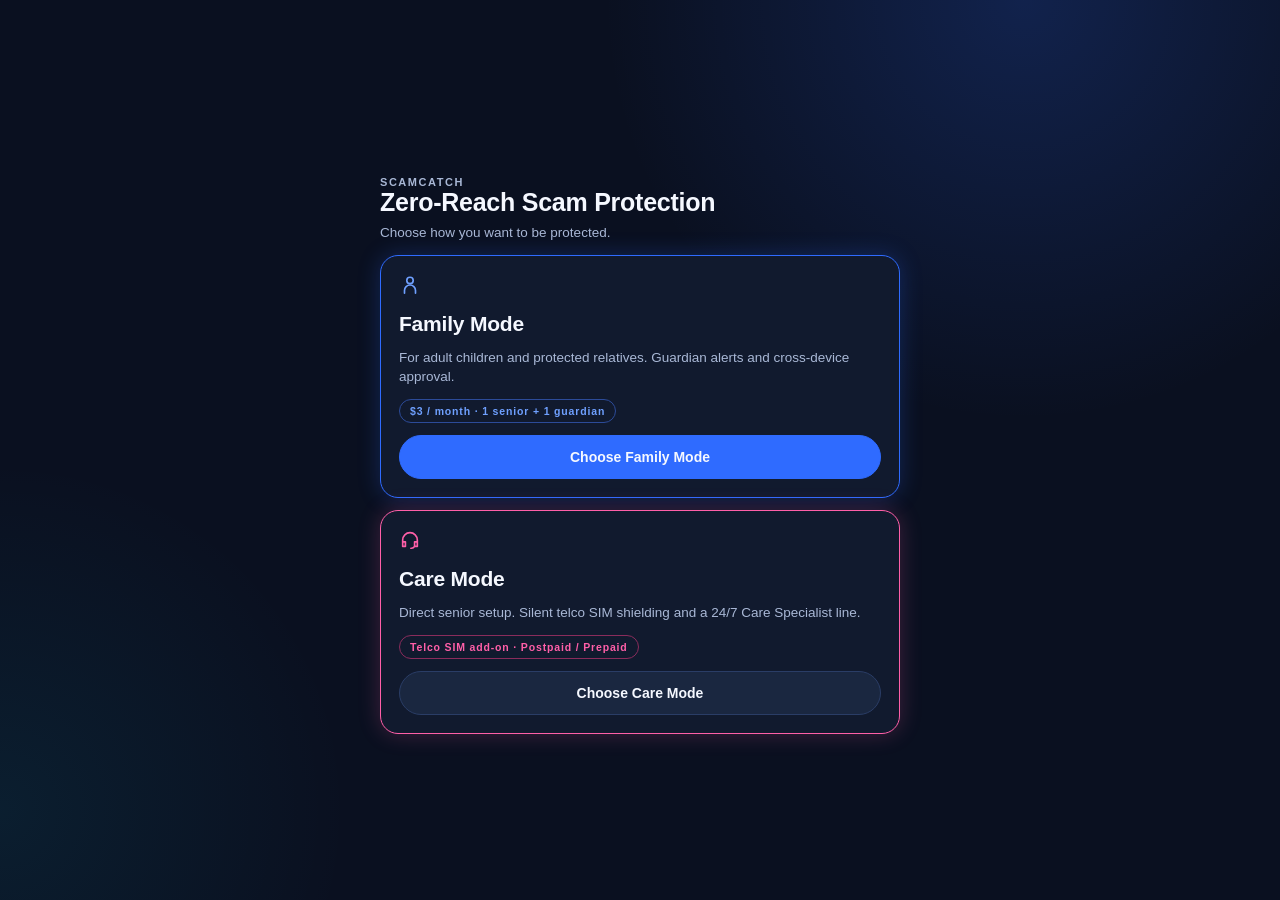
==== commit 1dd8e912: "Add files via upload" ====
--- a/index.html
+++ b/index.html
@@ -2,7 +2,7 @@
 <html lang="en">
 <head>
 <meta charset="UTF-8">
-<meta name="viewport" content="width=device-width, initial-scale=1">
+<meta name="viewport" content="width=device-width, initial-scale=1, viewport-fit=cover">
 <title>ScamCatch Shield</title>
 <link rel="preconnect" href="https://fonts.googleapis.com">
 <link rel="preconnect" href="https://fonts.gstatic.com" crossorigin>
@@ -27,7 +27,7 @@
   </section>
   <div class="viewport">
     <div class="phone-frame"></div>
-    <div class="screen-container" id="app"></div>
+    <div class="screen-container" id="app"><p style="padding:24px;color:#A9B8D6">Loading ScamCatch… If this stays blank, app.js did not load. Check that it is in the same folder as index.html.</p></div>
   </div>
 </main>
 <script src="app.js"></script>
--- a/styles.css
+++ b/styles.css
@@ -0,0 +1,67 @@
+:root{--bg:#0A1020;--sunk:#050B18;--tile:#0B101F;--card:#111A2E;--raise:#1A2740;--line:#2A3D66;--text:#F5F8FF;--muted:#A9B8D6;--blue:#2F6BFF;--cyan:#12D9FA;--green:#2DD4A0;--red:#F0525E;--amber:#F5B133;--pink:#FF5FA8}
+*{box-sizing:border-box;margin:0;padding:0}
+html,body{height:100%}body{background-color:var(--sunk);color:var(--text);overflow:hidden;font-family:Inter,-apple-system,"Segoe UI",Roboto,sans-serif}
+button,input,select{font:inherit;color:inherit}
+.stage{position:fixed;inset:0}
+.brand,.phone-frame{display:none}
+.viewport{position:absolute;inset:0}
+.screen-container{position:absolute;inset:0;overflow:hidden;display:flex;flex-direction:column;background:radial-gradient(600px 600px at 80% 0%,rgba(47,107,255,.2),transparent 70%),radial-gradient(500px 500px at 0% 90%,rgba(18,217,250,.07),transparent 70%),var(--bg)}
+.content{flex:1;overflow-y:auto;padding:26px max(18px,calc((100% - 520px)/2)) 16px;display:flex;flex-direction:column;gap:12px;scrollbar-width:none}
+.content::-webkit-scrollbar{display:none}
+.eyebrow{font-size:11px;font-weight:700;letter-spacing:.14em;color:var(--muted);text-transform:uppercase}
+h2{font-size:25px;line-height:1.15;letter-spacing:-.01em}
+.sub{color:var(--muted);font-size:13.5px;line-height:1.45}
+.row{display:flex;align-items:center;justify-content:space-between;gap:10px}
+.grow{flex:1}
+.card{background:var(--card);border:1px solid var(--line);border-radius:18px;padding:14px}
+.card.glow{border-color:var(--blue);box-shadow:0 0 22px rgba(47,107,255,.25)}
+.card.glow.pink{border-color:var(--pink);box-shadow:0 0 22px rgba(255,95,168,.22)}
+.card.center{text-align:center}
+.btn{border:1px solid var(--line);background:var(--raise);border-radius:999px;padding:13px 16px;font-weight:700;font-size:14px;cursor:pointer;width:100%;text-align:center;text-decoration:none;display:block}
+.btn.primary{background:var(--blue);border-color:var(--blue)}
+.btn.danger{background:var(--red);border-color:var(--red);color:#1a0508}
+.btn.allow{background:#0f3a35;border-color:#2c7a6b;color:var(--green);border-radius:14px}
+.btn.block{background:#3a1822;border-color:#7a2c3a;color:var(--red);border-radius:14px}
+.btn.sm{width:auto;padding:7px 12px;font-size:12px}
+.btn:disabled{opacity:.4;cursor:not-allowed}
+.btn:focus-visible,input:focus-visible,select:focus-visible,.nav button:focus-visible{outline:2px solid var(--cyan);outline-offset:2px}
+.btns{display:flex;gap:10px}.btns .btn{flex:1}
+.pill{display:inline-block;font-size:10.5px;font-weight:700;letter-spacing:.08em;padding:5px 10px;border-radius:999px;border:1px solid;text-transform:uppercase;white-space:nowrap}
+.pill.ok{color:var(--green);border-color:#1f6f5a;background:#0c2a2a}.pill.bad{color:var(--red);border-color:#7a2c3a;background:#2a131b}.pill.warn{color:var(--amber);border-color:#7a5a1c;background:#2a2112}.pill.blue{color:#6fa0ff;border-color:#2c4b99}.pill.pink{color:var(--pink);border-color:#8a2c5c}
+.stats{display:flex;justify-content:space-around;text-align:center}
+.stats b{display:block;font-size:34px;line-height:1.1}.stats span{font-size:12px;color:var(--muted)}
+label.f{font-size:12.5px;font-weight:700;display:block;margin-bottom:6px}
+.in{width:100%;background:var(--card);border:1px solid var(--line);border-radius:14px;padding:12px 14px;font-size:15px}
+.fields{display:flex;flex-direction:column;gap:10px}
+.seg{display:flex;gap:10px}.seg button{flex:1;padding:14px;border-radius:14px;border:1px solid var(--line);background:transparent;font-weight:700;cursor:pointer;color:var(--muted)}
+.seg button.on{background:#0f2250;border-color:var(--blue);color:var(--text)}
+.chk{display:flex;gap:10px;font-size:12.5px;color:var(--muted);line-height:1.4;cursor:pointer}
+.chk input{appearance:none;flex:none;width:22px;height:22px;border:1.5px solid var(--line);border-radius:6px;margin-top:1px;cursor:pointer}
+.chk input:checked{background:var(--blue);border-color:var(--blue);box-shadow:inset 0 0 0 4px var(--blue),inset 0 0 0 9px #fff0}
+.chk input:checked::after{content:"✓";display:block;text-align:center;font-size:14px;line-height:21px;color:#fff;font-weight:700}
+.chk b{color:var(--text)}
+.bars{display:flex;gap:8px}.bars i{flex:1;height:3px;border-radius:2px;background:var(--line)}.bars i.on{background:var(--blue)}
+.tog{display:flex;align-items:center;justify-content:space-between;gap:12px;padding:10px 0}
+.tog+.tog{border-top:1px solid #1d2a47}
+.tog b{font-size:14px;display:block}.tog small{color:var(--muted);font-size:12.5px}
+.sw{flex:none;width:48px;height:28px;border-radius:999px;border:0;background:#2a3856;position:relative;cursor:pointer}
+.sw::after{content:"";position:absolute;top:3px;left:3px;width:22px;height:22px;border-radius:50%;background:#fff;transition:transform .15s}
+.sw.on{background:var(--blue)}.sw.on::after{transform:translateX(20px)}
+.bubble{padding:12px 14px;border-radius:16px;font-size:14px;line-height:1.45;max-width:88%;background:var(--raise)}
+.bubble.me{background:var(--blue);align-self:flex-end}
+.chat{display:flex;flex-direction:column;gap:10px;flex:1}
+.item{display:flex;justify-content:space-between;align-items:center;gap:8px;padding:10px 0}
+.item+.item{border-top:1px solid #1d2a47}
+.item b{font-size:14px;display:block}.item small{color:var(--muted);font-size:12px}
+.item .end{text-align:right;display:flex;flex-direction:column;gap:6px;align-items:flex-end}
+.ic{width:22px;height:22px;stroke:currentColor;fill:none;stroke-width:1.8;stroke-linecap:round;stroke-linejoin:round}
+.nav{flex:none;display:flex;border-top:1px solid #16213a;background:var(--bg);padding:8px max(2px,calc((100% - 520px)/2)) calc(12px + env(safe-area-inset-bottom,0px))}
+.nav button{flex:1;background:none;border:0;color:var(--muted);font-size:10.5px;font-weight:700;display:flex;flex-direction:column;align-items:center;gap:3px;cursor:pointer;padding:4px 0}
+.nav button.on{color:#6fa0ff}
+.toast{position:absolute;left:max(16px,calc((100% - 520px)/2));right:max(16px,calc((100% - 520px)/2));bottom:90px;background:#1c2b4d;border:1px solid var(--blue);border-radius:14px;padding:11px 14px;font-size:13px;z-index:5;animation:up .25s}
+@keyframes up{from{opacity:0;transform:translateY(10px)}}
+.shield{width:76px;height:76px;border-radius:50%;background:var(--raise);display:grid;place-items:center;margin:4px auto 12px;color:var(--cyan)}
+.shield .ic{width:36px;height:36px}
+.foot{font-size:12px;color:var(--muted)}
+.link{background:none;border:0;color:#6fa0ff;font-size:12.5px;cursor:pointer;text-decoration:underline}
+@media(prefers-reduced-motion:reduce){.brand-logo,.toast{animation:none}}
